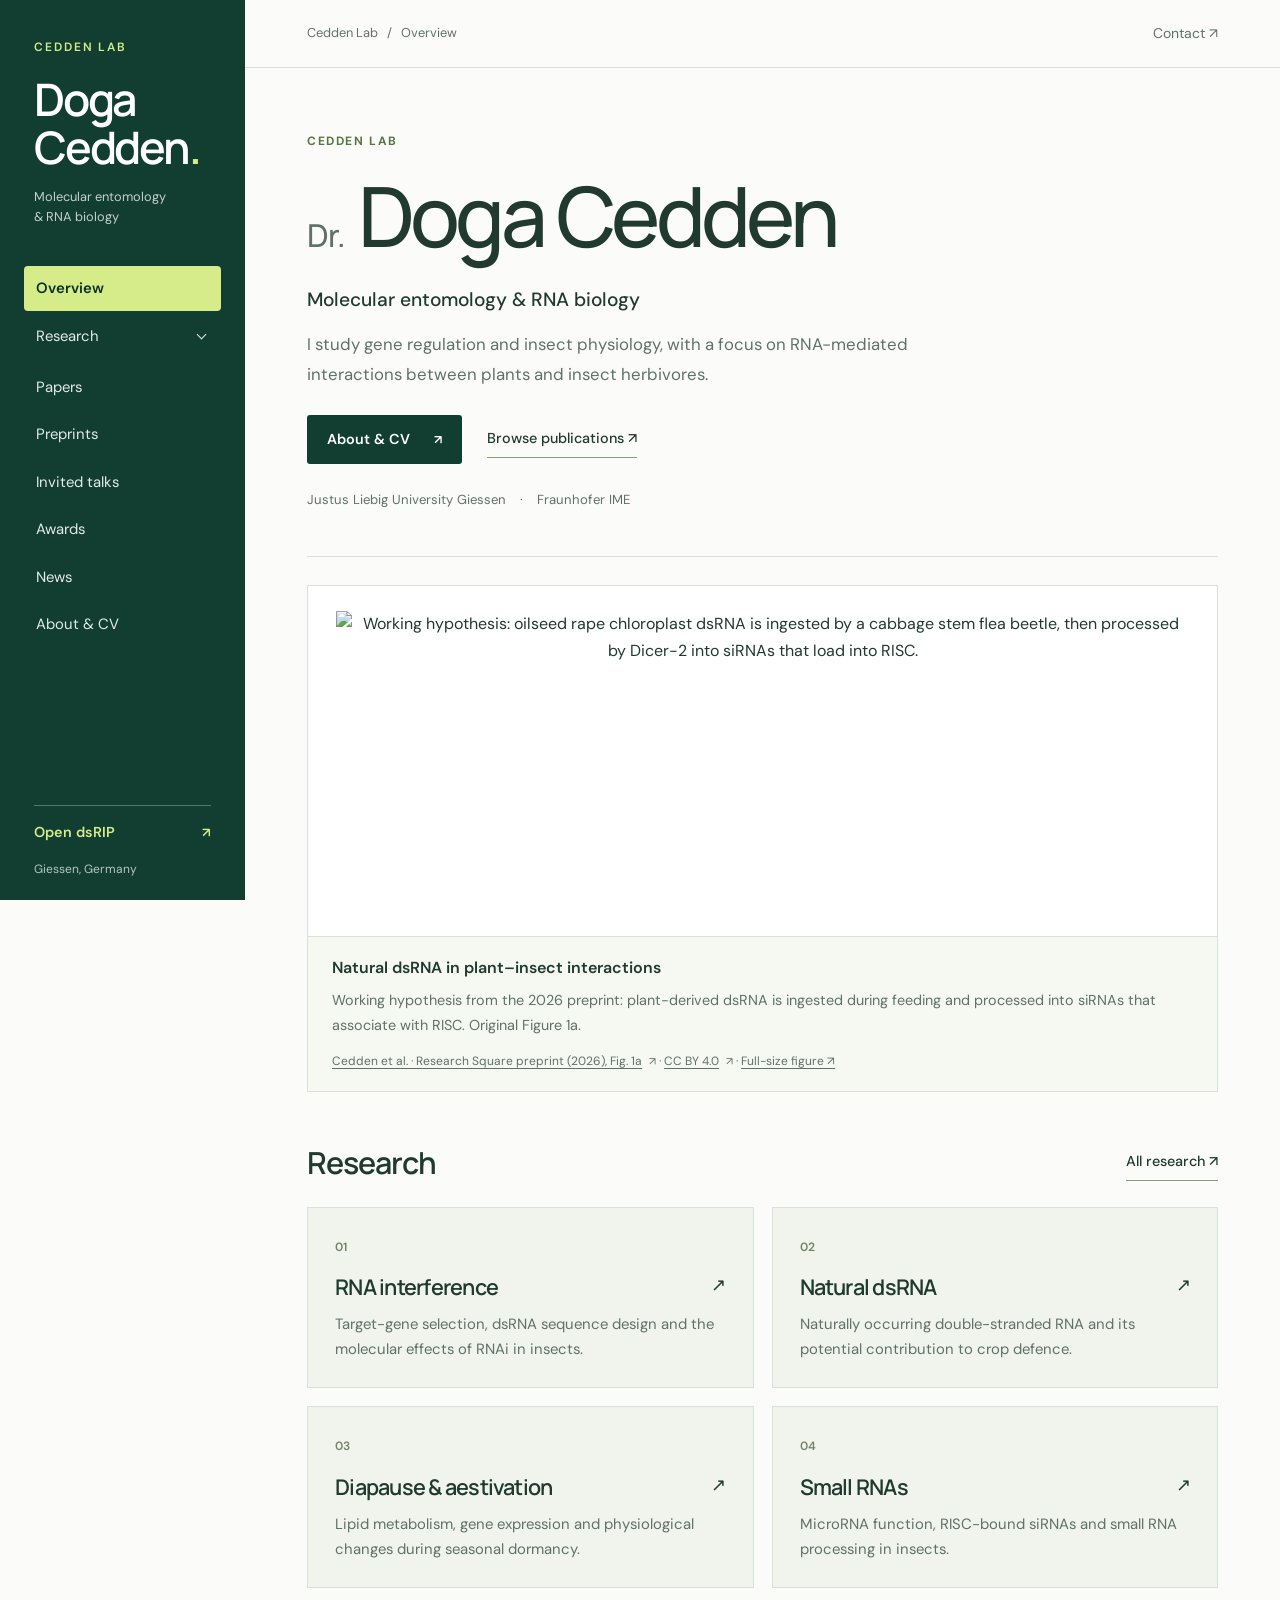
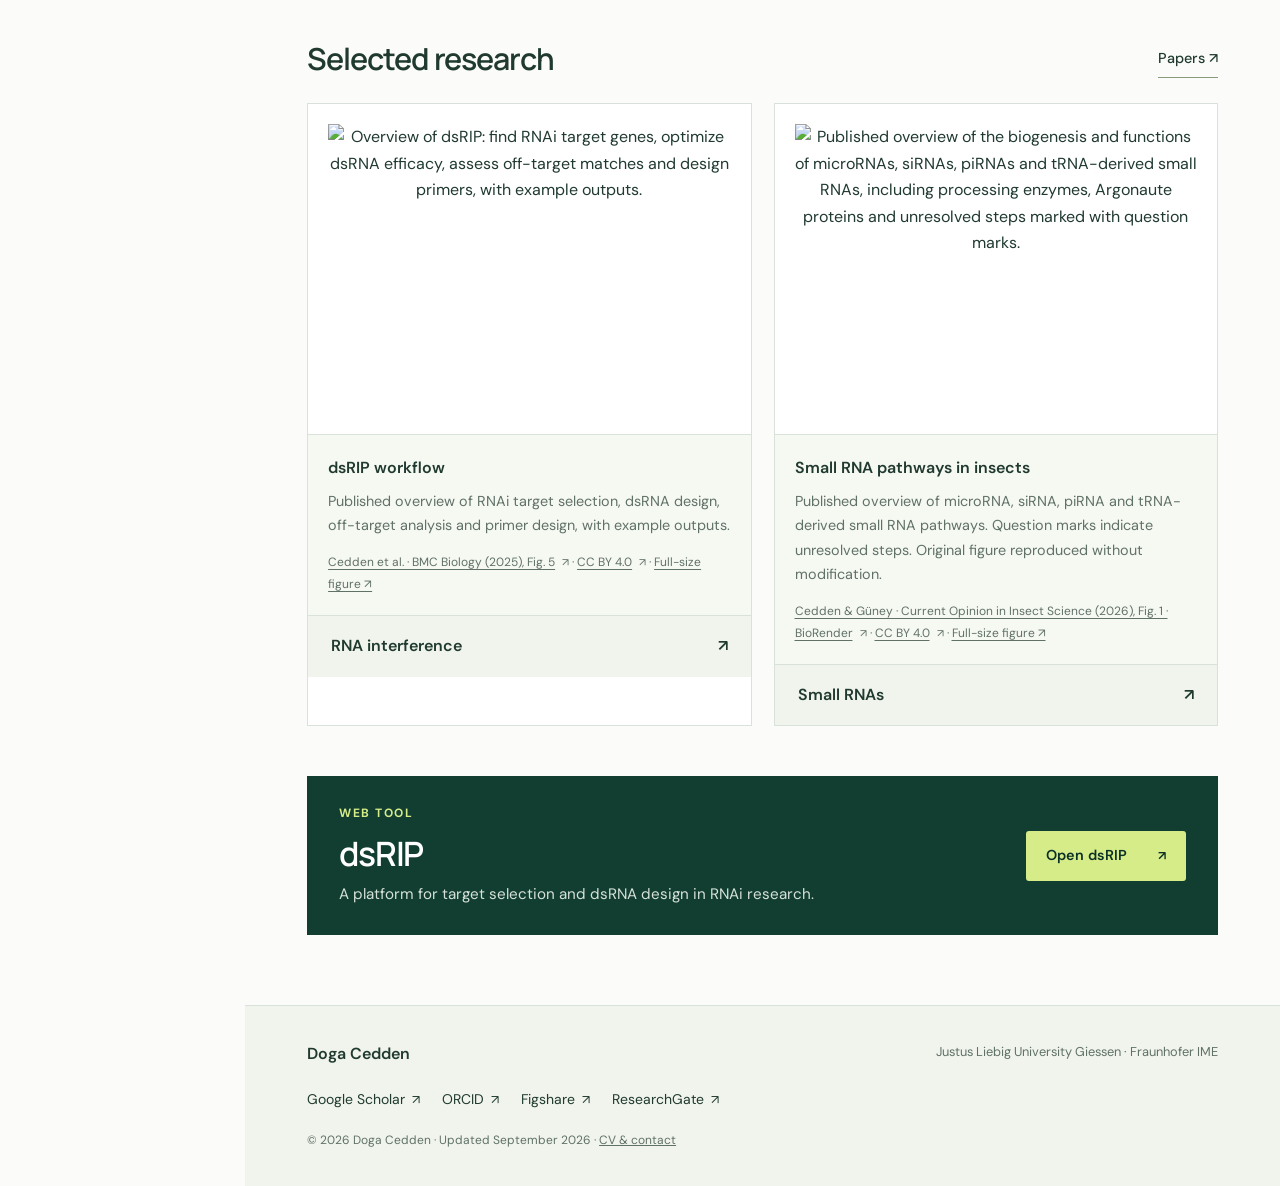
==== index.html @ 277e0fdc "Publish Cedden Lab academic website" ====
<!doctype html><html lang="en"><head><meta charset="utf-8"><meta name="viewport" content="width=device-width, initial-scale=1"><title>Overview | Doga Cedden · Cedden Lab</title><meta name="description" content="Overview. Research, publications and academic activities of Doga Cedden."><meta name="theme-color" content="#123e32"><link rel="icon" type="image/svg+xml" href="data:image/svg+xml,%3Csvg xmlns='http://www.w3.org/2000/svg' viewBox='0 0 32 32'%3E%3Crect width='32' height='32' rx='8' fill='%23123e32'/%3E%3Ctext x='16' y='24' font-family='Georgia' font-size='25' text-anchor='middle' fill='%23d5ec89'%3Ec%3C/text%3E%3C/svg%3E"><link rel="stylesheet" href="style.css"><script src="site.js" defer></script></head><body>
<a class="skip" href="#main">Skip to content</a><aside class="sidebar"><a class="identity" href="index.html"><span class="lab-name">CEDDEN LAB</span><span class="name">Doga<br>Cedden<span class="name-dot">.</span></span><span class="identity-caption">Molecular entomology<br>& RNA biology</span></a><nav aria-label="Main navigation"><a href="index.html" aria-current="page">Overview</a><details class="research-menu" ><summary>Research<span class="chevron" aria-hidden="true"></span></summary><div class="subnav"><a href="research.html">Research overview</a><a href="rnai.html">RNA interference</a><a href="natural-dsrna.html">Natural dsRNA</a><a href="diapause.html">Diapause & aestivation</a><a href="small-rnas.html">Small RNAs</a></div></details><a href="papers.html">Papers</a><a href="preprints.html">Preprints</a><a href="talks.html">Invited talks</a><a href="awards.html">Awards</a><a href="news.html">News</a><a href="cv.html">About & CV</a></nav><div class="sidebar-bottom"><a class="dsrip-link" href="https://dsrip.uni-goettingen.de/" target="_blank" rel="noopener">Open dsRIP<span class="external" aria-hidden="true">↗</span></a><span>Giessen, Germany</span></div></aside>
<div class="mobile-bar"><a href="index.html"><strong>Doga Cedden</strong><span>Cedden Lab</span></a><button type="button" class="menu-button" id="menu-button" aria-controls="mobile-menu" aria-expanded="false"><span>Menu</span><svg width="20" height="20" viewBox="0 0 20 20" aria-hidden="true"><path d="M2 5h16M2 10h16M2 15h16" fill="none" stroke="currentColor" stroke-width="1.5"/></svg></button></div>
<dialog id="mobile-menu" aria-labelledby="menu-title"><div class="dialog-header"><strong id="menu-title">Doga Cedden · Cedden Lab</strong><button id="menu-close" aria-label="Close navigation">×</button></div><nav aria-label="Main navigation"><a href="index.html" aria-current="page">Overview</a><details class="research-menu" ><summary>Research<span class="chevron" aria-hidden="true"></span></summary><div class="subnav"><a href="research.html">Research overview</a><a href="rnai.html">RNA interference</a><a href="natural-dsrna.html">Natural dsRNA</a><a href="diapause.html">Diapause & aestivation</a><a href="small-rnas.html">Small RNAs</a></div></details><a href="papers.html">Papers</a><a href="preprints.html">Preprints</a><a href="talks.html">Invited talks</a><a href="awards.html">Awards</a><a href="news.html">News</a><a href="cv.html">About & CV</a></nav><a class="dsrip-link" href="https://dsrip.uni-goettingen.de/" target="_blank" rel="noopener">Open dsRIP<span class="external" aria-hidden="true">↗</span></a></dialog>
<div class="page"><header class="page-top"><span><a href="index.html">Cedden Lab</a><span aria-hidden="true"> / </span>Overview</span><a href="mailto:doga.cedden@uni-giessen.de">Contact <span aria-hidden="true">↗</span></a></header><main id="main"><section class="home-intro" id="about"><p class="eyebrow">CEDDEN LAB</p><h1><span>Dr.</span> Doga Cedden</h1><p class="home-discipline">Molecular entomology & RNA biology</p><p class="home-description">I study gene regulation and insect physiology, with a focus on RNA-mediated interactions between plants and insect herbivores.</p><div class="home-actions"><a class="button" href="cv.html">About & CV <span aria-hidden="true">↗</span></a><a class="text-link" href="papers.html">Browse publications ↗</a></div><p class="affiliations">Justus Liebig University Giessen <span>·</span> Fraunhofer IME</p></section><section class="home-study" aria-label="Featured research"><figure class="research-figure "><a class="figure-link" href="assets/natural-dsrna-figure-1a-original.png" target="_blank" aria-label="View Natural dsRNA in plant–insect interactions at full size"><img src="assets/natural-dsrna-figure-1a-original.png" alt="Working hypothesis: oilseed rape chloroplast dsRNA is ingested by a cabbage stem flea beetle, then processed by Dicer-2 into siRNAs that load into RISC." width="3544" height="1246" loading="lazy"></a><figcaption><span class="figure-label">Natural dsRNA in plant–insect interactions</span><p>Working hypothesis from the 2026 preprint: plant-derived dsRNA is ingested during feeding and processed into siRNAs that associate with RISC. Original Figure 1a.</p><div class="figure-credit"><a class="" href="https://doi.org/10.21203/rs.3.rs-8904826/v1" target="_blank" rel="noopener">Cedden et al. · Research Square preprint (2026), Fig. 1a<span class="external" aria-hidden="true">↗</span></a> · <a class="" href="https://creativecommons.org/licenses/by/4.0/" target="_blank" rel="noopener">CC BY 4.0<span class="external" aria-hidden="true">↗</span></a> · <a href="assets/natural-dsrna-figure-1a-original.png" target="_blank">Full-size figure ↗</a></div></figcaption></figure></section><section class="page-section"><div class="section-heading"><h2>Research</h2><a class="text-link" href="research.html">All research ↗</a></div><div class="topic-grid"><a class="topic-card" href="rnai.html"><span class="topic-number">01</span><h3>RNA interference<span aria-hidden="true">↗</span></h3><p>Target-gene selection, dsRNA sequence design and the molecular effects of RNAi in insects.</p></a><a class="topic-card" href="natural-dsrna.html"><span class="topic-number">02</span><h3>Natural dsRNA<span aria-hidden="true">↗</span></h3><p>Naturally occurring double-stranded RNA and its potential contribution to crop defence.</p></a><a class="topic-card" href="diapause.html"><span class="topic-number">03</span><h3>Diapause & aestivation<span aria-hidden="true">↗</span></h3><p>Lipid metabolism, gene expression and physiological changes during seasonal dormancy.</p></a><a class="topic-card" href="small-rnas.html"><span class="topic-number">04</span><h3>Small RNAs<span aria-hidden="true">↗</span></h3><p>MicroRNA function, RISC-bound siRNAs and small RNA processing in insects.</p></a></div></section><section class="page-section"><div class="section-heading"><h2>Selected research</h2><a class="text-link" href="papers.html">Papers ↗</a></div><div class="study-grid"><article class="study-card"><figure class="research-figure compact-figure"><a class="figure-link" href="assets/dsrip-figure-5-original.png" target="_blank" aria-label="View dsRIP workflow at full size"><img src="assets/dsrip-figure-5-original.png" alt="Overview of dsRIP: find RNAi target genes, optimize dsRNA efficacy, assess off-target matches and design primers, with example outputs." width="1946" height="1932" ></a><figcaption><span class="figure-label">dsRIP workflow</span><p>Published overview of RNAi target selection, dsRNA design, off-target analysis and primer design, with example outputs.</p><div class="figure-credit"><a class="" href="https://link.springer.com/article/10.1186/s12915-025-02219-6/figures/5" target="_blank" rel="noopener">Cedden et al. · BMC Biology (2025), Fig. 5<span class="external" aria-hidden="true">↗</span></a> · <a class="" href="https://creativecommons.org/licenses/by/4.0/" target="_blank" rel="noopener">CC BY 4.0<span class="external" aria-hidden="true">↗</span></a> · <a href="assets/dsrip-figure-5-original.png" target="_blank">Full-size figure ↗</a></div></figcaption></figure><a class="study-topic" href="rnai.html">RNA interference <span aria-hidden="true">↗</span></a></article><article class="study-card"><figure class="research-figure compact-figure"><a class="figure-link" href="assets/small-rnas-gr1.jpg" target="_blank" aria-label="View Small RNA pathways in insects at full size"><img src="assets/small-rnas-gr1.jpg" alt="Published overview of the biogenesis and functions of microRNAs, siRNAs, piRNAs and tRNA-derived small RNAs, including processing enzymes, Argonaute proteins and unresolved steps marked with question marks." width="2983" height="1915" ></a><figcaption><span class="figure-label">Small RNA pathways in insects</span><p>Published overview of microRNA, siRNA, piRNA and tRNA-derived small RNA pathways. Question marks indicate unresolved steps. Original figure reproduced without modification.</p><div class="figure-credit"><a class="" href="https://www.sciencedirect.com/science/article/pii/S2214574525001282" target="_blank" rel="noopener">Cedden &amp; Güney · Current Opinion in Insect Science (2026), Fig. 1 · BioRender<span class="external" aria-hidden="true">↗</span></a> · <a class="" href="https://creativecommons.org/licenses/by/4.0/" target="_blank" rel="noopener">CC BY 4.0<span class="external" aria-hidden="true">↗</span></a> · <a href="assets/small-rnas-gr1.jpg" target="_blank">Full-size figure ↗</a></div></figcaption></figure><a class="study-topic" href="small-rnas.html">Small RNAs <span aria-hidden="true">↗</span></a></article></div></section><section class="dsrip-banner"><div><p class="eyebrow">WEB TOOL</p><h2>dsRIP</h2><p>A platform for target selection and dsRNA design in RNAi research.</p></div><a class="button light" href="https://dsrip.uni-goettingen.de/" target="_blank" rel="noopener">Open dsRIP<span class="external" aria-hidden="true">↗</span></a></section></main><footer><div><strong>Doga Cedden</strong><span>Justus Liebig University Giessen · Fraunhofer IME</span></div><div class="footer-links"><a class="" href="https://scholar.google.com/citations?user=NAaSsc8AAAAJ" target="_blank" rel="noopener">Google Scholar<span class="external" aria-hidden="true">↗</span></a><a class="" href="https://orcid.org/0000-0001-9031-3710" target="_blank" rel="noopener">ORCID<span class="external" aria-hidden="true">↗</span></a><a class="" href="https://figshare.com/authors/Doga_CEDDEN/12675286" target="_blank" rel="noopener">Figshare<span class="external" aria-hidden="true">↗</span></a><a class="" href="https://www.researchgate.net/profile/Doga-Cedden" target="_blank" rel="noopener">ResearchGate<span class="external" aria-hidden="true">↗</span></a></div><p class="footer-note">© 2026 Doga Cedden · Updated September 2026 · <a href="cv.html">CV & contact</a></p></footer></div></body></html>
---- style.css ----
@import url('https://fonts.googleapis.com/css2?family=DM+Sans:wght@400;500;600;700&family=Manrope:wght@400;500;600;700;800&display=swap');
:root{--green:#123e32;--deep:#0b3026;--lime:#d5ec89;--ink:#203a30;--muted:#607168;--line:#d9e2da;--paper:#fbfcf9;--soft:#f0f4ec;--sans:'DM Sans',Arial,sans-serif;--display:'Manrope',Arial,sans-serif;--side:245px}
*{box-sizing:border-box}body{margin:0;background:var(--paper);color:var(--ink);font:16px/1.65 var(--sans)}h1,h2,h3,p,figure{margin:0}a{color:inherit;text-decoration:none}button,summary{font:inherit}button,a,summary{-webkit-tap-highlight-color:transparent}a:focus-visible,button:focus-visible,summary:focus-visible{outline:3px solid #8ea94e;outline-offset:4px}button{cursor:pointer}h1,h2,h3{font-family:var(--display);line-height:1.25;letter-spacing:-.035em}h1{font-weight:600;font-size:clamp(2.6rem,4.3vw,4.4rem)}h2{font-size:1.9rem;font-weight:600}h3{font-size:1.28rem;font-weight:600}.external{display:inline-block;margin-left:7px;font-size:.92em}a:hover .external{transform:translate(2px,-2px)}.skip{position:fixed;top:-90px;left:10px;background:white;padding:10px 18px;z-index:100}.skip:focus{top:10px}.sidebar{position:fixed;inset:0 auto 0 0;width:var(--side);background:var(--green);color:#fff;padding:38px 24px 20px;display:flex;flex-direction:column;overflow-y:auto;z-index:15}.identity{display:block;padding:0 10px;margin-bottom:36px}.lab-name{display:block;letter-spacing:.16em;font-size:.75rem;color:var(--lime);font-weight:600}.identity .name{display:block;font-family:var(--display);font-size:2.8rem;font-weight:600;line-height:1.08;letter-spacing:-.05em;margin:17px 0 15px}.name-dot{color:var(--lime)}.identity-caption{font-size:.8rem;line-height:1.6;display:block;color:#c3d1c9}nav>a,nav summary{display:flex;justify-content:space-between;align-items:center;padding:10px 12px;margin:3px 0;font-size:.93rem;border-radius:4px;cursor:pointer;color:#e3ebe5}nav>a:hover,nav summary:hover,.subnav>a:hover{background:rgba(255,255,255,.08)}nav [aria-current=page]{background:var(--lime)!important;color:var(--deep)!important;font-weight:600}.research-menu summary{list-style:none}.research-menu summary::-webkit-details-marker{display:none}.chevron{height:7px;width:7px;border-right:1.5px solid currentColor;border-bottom:1.5px solid currentColor;transform:rotate(45deg);margin-right:4px;margin-top:-4px}.research-menu[open] .chevron{transform:rotate(225deg);margin-top:4px}.subnav{margin:2px 0 10px 12px;border-left:1px solid #426756;padding-left:9px}.subnav a{display:block;font-size:.875rem;color:#cbd9d0;padding:8px 9px;border-radius:3px;margin-top:2px}.sidebar-bottom{margin-top:auto;padding:30px 10px 0}.sidebar-bottom>span{display:block;font-size:.75rem;color:#b3c7bb;margin-top:15px}.dsrip-link{display:flex;justify-content:space-between;align-items:center;border-top:1px solid #567865;padding-top:15px;color:var(--lime);font-size:.9rem;font-weight:600}.page{margin-left:var(--side)}.page-top{padding:22px 6%;border-bottom:1px solid var(--line);display:flex;justify-content:space-between;gap:20px;font-size:.8rem;color:var(--muted)}.page-top>span{display:flex;gap:9px;flex-wrap:wrap}.page-top>a{font-size:.875rem;white-space:nowrap}.page-top a:hover{text-decoration:underline}main{max-width:1370px;margin:auto;padding:52px 6% 70px;min-height:65vh}.eyebrow{color:#587643;font-size:.75rem;letter-spacing:.13em;font-weight:700;margin-bottom:16px}.home-intro{padding:12px 0 45px;border-bottom:1px solid var(--line)}.home-intro h1{font-size:clamp(3.5rem,6.5vw,6.1rem);line-height:1.15;letter-spacing:-.055em;font-weight:500}.home-intro h1>span{font-size:.38em;vertical-align:baseline;color:var(--muted);letter-spacing:-.02em}.home-discipline{font-size:1.2rem;margin-top:20px;font-weight:500}.home-description{font-size:1.05rem;color:var(--muted);max-width:670px;margin-top:14px;line-height:1.8}.home-actions{display:flex;gap:25px;align-items:center;flex-wrap:wrap;margin:25px 0}.button{display:inline-flex;justify-content:center;align-items:center;gap:24px;padding:12px 19px;min-height:47px;background:var(--green);color:white;font-size:.9rem;font-weight:600;border:1px solid transparent;border-radius:3px}.button:hover{background:var(--deep)}.button.light{background:var(--lime);color:var(--deep)}.button.light:hover{background:#c8e176}.button>span{font-size:.8rem}.text-link{display:inline-block;font-size:.9rem;border-bottom:1px solid #879b78;padding:6px 0;font-weight:500}.text-link:hover{color:#5c793d}.affiliations{color:var(--muted);font-size:.82rem}.affiliations span{margin:0 10px}.page-section{margin-top:52px}.section-heading{display:flex;align-items:center;justify-content:space-between;gap:20px;margin-bottom:25px}.topic-grid{display:grid;grid-template-columns:1fr 1fr;gap:18px}.topic-card{display:block;padding:25px 27px;border:1px solid var(--line);background:var(--soft);transition:background .18s,border-color .18s}.topic-card:hover{background:#e9efd9;border-color:#9eb474}.topic-number{font-size:.75rem;color:#718464;font-weight:600}.topic-card h3{display:flex;justify-content:space-between;gap:18px;font-size:1.35rem;margin:14px 0 12px}.topic-card h3>span{font-size:1.15rem;font-weight:400}.topic-card p{font-size:.93rem;line-height:1.7;color:var(--muted)}.study-grid{display:grid;grid-template-columns:1fr 1fr;gap:22px}.study-card{border:1px solid var(--line);background:#fff;overflow:hidden}.study-topic{display:flex;justify-content:space-between;padding:17px 23px;border-top:1px solid var(--line);font-weight:600;background:var(--soft)}.study-topic:hover{background:#e9efd9}.research-figure{margin-top:35px;border:1px solid var(--line);background:white}.figure-link{display:block;background:white;text-align:center;padding:25px}.figure-link img{display:block;width:100%;height:auto;max-height:710px;object-fit:contain;margin:auto}.research-figure figcaption{padding:20px 25px;background:#f6f8f2;border-top:1px solid var(--line)}.figure-label{font-size:1rem;font-weight:600;display:block}.research-figure figcaption p{font-size:.9rem;color:var(--muted);margin-top:7px;line-height:1.7}.figure-credit{font-size:.75rem;color:var(--muted);margin-top:13px;line-height:1.85}.figure-credit a{text-decoration:underline;text-underline-offset:3px}.compact-figure{border:0;margin:0}.compact-figure .figure-link{height:330px;display:flex;align-items:center;padding:20px}.compact-figure .figure-link img{height:100%;max-height:300px;object-fit:contain}.compact-figure figcaption{padding:20px}.compact-figure .figure-credit{font-size:.75rem}.dsrip-banner{background:var(--green);color:white;padding:28px 32px;display:flex;justify-content:space-between;align-items:center;gap:24px;margin-top:50px}.dsrip-banner .eyebrow{color:var(--lime);margin-bottom:8px}.dsrip-banner h2{font-size:2.1rem}.dsrip-banner p:not(.eyebrow){max-width:550px;color:#d6e2d9;font-size:.95rem;margin-top:8px}.dsrip-banner>.button{flex-shrink:0}.page-heading{margin-bottom:35px}.lead{font-size:1.12rem;line-height:1.8;color:var(--muted);max-width:810px;margin-top:20px}.body-intro{max-width:850px;font-size:1rem;line-height:1.85;color:#4c6355;margin:20px 0}.project-block{padding:25px 28px;background:var(--soft);border-left:3px solid #8ca95c;margin-top:22px}.project-block h3{margin:16px 0 13px;line-height:1.45;max-width:800px}.project-block p{color:var(--muted)}.project-block .text-link{margin-right:25px;margin-top:16px}.badge{display:inline-block;font-size:.75rem;padding:3px 9px;background:#e7eddb;color:#456036;border:1px solid #ccd9b9;line-height:1.5}.year-group{margin-top:42px}.year-group>h2{font-size:1.8rem;margin-bottom:20px}.paper-row{display:grid;grid-template-columns:78px 1fr;gap:26px;border-top:1px solid var(--line);padding:25px 0}.paper-date{color:var(--muted);font-size:.875rem;padding-top:2px}.paper-date .badge{margin-top:10px;white-space:normal;font-size:.75rem}.journal{font-size:.8rem;color:#607e4d;margin-bottom:8px}.paper-row h3{font-size:1.13rem;line-height:1.5}.paper-row h3 a:hover,.preprint-row h3 a:hover{text-decoration:underline;text-underline-offset:4px}.authors{font-size:.85rem;color:var(--muted);line-height:1.75;margin-top:11px}.authors strong{color:#35523f;font-weight:600}.utility-links{display:flex;gap:25px;align-items:center;flex-wrap:wrap;margin:25px 0 35px}.small-note{font-size:.8rem;color:var(--muted);line-height:1.75;margin-top:22px;max-width:840px}.small-note a{text-decoration:underline}.preprint-row{padding:30px 0;border-top:1px solid var(--line)}.preprint-meta{display:flex;gap:15px;align-items:center;flex-wrap:wrap;font-size:.8rem;color:var(--muted);margin-bottom:16px}.preprint-row h3{font-size:1.3rem;line-height:1.5}.page-end-links{margin-top:45px;display:flex;justify-content:space-between;gap:20px;flex-wrap:wrap}.talk{border-top:1px solid var(--line);padding:32px 0;display:grid;grid-template-columns:165px 1fr;gap:34px}.talk-date>p{font-size:.9rem;margin-top:12px;color:var(--muted)}.talk h2{font-size:1.35rem;line-height:1.5}.talk-event{font-weight:500;margin-top:15px;font-size:.97rem}.muted{color:var(--muted);font-size:.9rem;margin-top:8px}.talk .text-link{margin-top:14px}.talk .small-note{margin-top:13px}.award{display:grid;grid-template-columns:90px 1fr;gap:25px;padding:29px 0;border-top:1px solid var(--line)}.award>span{font-size:.95rem;color:var(--muted)}.award h2{font-size:1.35rem;line-height:1.4}.award p{color:var(--muted);margin:10px 0;font-size:.93rem}.news-item{padding:32px 0;border-top:1px solid var(--line);max-width:920px}.news-item h2{font-size:1.65rem;line-height:1.4}.news-item>p:not(.eyebrow){color:var(--muted);font-size:1rem;line-height:1.8;margin:17px 0;max-width:800px}.cv-intro{max-width:850px}.cv-intro>p{font-size:1.05rem;line-height:1.9;margin:0 0 20px;color:#4c6355}.timeline-row{border-top:1px solid var(--line);padding:25px 0;display:grid;grid-template-columns:185px 1fr;gap:25px}.timeline-row:first-of-type{margin-top:20px}.timeline-row>span{color:var(--muted);font-size:.85rem}.timeline-row h3{font-size:1.15rem;line-height:1.4}.timeline-row p{color:var(--muted);font-size:.95rem;margin-top:9px;line-height:1.8}footer{padding:35px 6%;border-top:1px solid var(--line);background:var(--soft)}footer>div:first-child{display:flex;justify-content:space-between;gap:20px;flex-wrap:wrap}footer strong{font-weight:600}footer>div>span{font-size:.8rem;color:var(--muted)}.footer-links{display:flex;gap:22px;flex-wrap:wrap;margin:20px 0}.footer-links a{font-size:.875rem}.footer-links a:hover{text-decoration:underline}.footer-note{font-size:.75rem;color:var(--muted)}.footer-note a{text-decoration:underline}.mobile-bar{display:none}dialog{border:0;padding:25px;background:var(--green);color:white;border-radius:8px;width:min(420px,calc(100% - 24px));max-height:calc(100dvh - 24px)}dialog::backdrop{background:rgba(10,35,27,.6)}.dialog-header{display:flex;justify-content:space-between;align-items:center;gap:20px;margin-bottom:20px;font-size:.9rem}.dialog-header button{border:1px solid #63806a;color:white;background:transparent;font-size:1.65rem;line-height:1;width:40px;height:40px;border-radius:4px}dialog .dsrip-link{margin-top:20px}.menu-button{display:flex;align-items:center;gap:12px;border:1px solid var(--line);background:var(--paper);color:var(--ink);padding:9px 12px;border-radius:4px;font-size:.875rem}
@media(min-width:1700px){main{padding-left:80px;padding-right:80px}.page-top{padding-left:max(6%,calc((100% - 1210px)/2));padding-right:max(6%,calc((100% - 1210px)/2))}}
@media(max-height:850px) and (min-width:901px){.sidebar{padding-top:25px}.identity{margin-bottom:20px}.identity .name{font-size:2.3rem;margin:12px 0}.identity-caption{font-size:.75rem}.sidebar nav>a,.sidebar nav summary{padding-top:8px;padding-bottom:8px}.sidebar-bottom{padding-top:20px}}
@media(max-width:1100px){:root{--side:220px}.sidebar{padding-left:18px;padding-right:18px}.identity .name{font-size:2.4rem}main{padding-left:5%;padding-right:5%}.home-intro h1{font-size:4.5rem}.study-grid{grid-template-columns:1fr}.compact-figure .figure-link{height:410px}.compact-figure .figure-link img{max-height:380px}.talk{grid-template-columns:130px 1fr;gap:25px}.timeline-row{grid-template-columns:150px 1fr}.dsrip-banner{flex-wrap:wrap}.topic-card{padding:23px}.topic-card h3{font-size:1.2rem}.home-discipline{font-size:1.08rem}}
@media(max-width:900px){.sidebar{display:none}.page{margin-left:0}.mobile-bar{display:flex;position:sticky;top:0;z-index:20;justify-content:space-between;align-items:center;background:var(--paper);padding:14px 5%;border-bottom:1px solid var(--line);gap:20px}.mobile-bar>a{display:flex;flex-direction:column;line-height:1.35}.mobile-bar strong{font-size:1.13rem;font-family:var(--display)}.mobile-bar a>span{font-size:.75rem;color:var(--muted);letter-spacing:.08em}.page-top{padding:16px 5%}main{padding:40px 5% 55px}.home-intro h1{font-size:clamp(3.4rem,8vw,5rem)}.study-grid{grid-template-columns:1fr 1fr}.compact-figure .figure-link{height:290px}.compact-figure .figure-link img{max-height:260px}.dsrip-banner{flex-wrap:nowrap}.topic-card h3{font-size:1.3rem}}
@media(max-width:600px){main{padding-top:30px}.home-intro{padding-top:8px;padding-bottom:30px}.home-intro h1{font-size:clamp(2.7rem,9.8vw,3.9rem)}.home-intro h1>span{display:block;font-size:1.2rem;margin-bottom:8px}.home-discipline{font-size:1rem}.home-description{font-size:1rem}.home-actions{gap:18px}.affiliations{font-size:.8rem;line-height:1.85}.affiliations span{margin:0 4px}.topic-grid{grid-template-columns:1fr;gap:13px}.topic-card{padding:22px}.topic-card h3{font-size:1.3rem;margin-top:10px}.topic-card p{font-size:.92rem}.section-heading{align-items:baseline;gap:15px}h1{font-size:2.8rem}h2{font-size:1.7rem}.section-heading .text-link{font-size:.8rem;white-space:nowrap}.page-section{margin-top:38px}.study-grid{grid-template-columns:1fr}.compact-figure .figure-link{height:330px}.compact-figure .figure-link img{max-height:300px}.dsrip-banner{padding:26px;flex-direction:column;align-items:flex-start;gap:20px;margin-top:38px}.dsrip-banner h2{font-size:1.8rem}.page-heading{margin-bottom:27px}.lead{font-size:1.03rem;margin-top:17px}.figure-link{padding:12px}.research-figure figcaption{padding:18px}.figure-credit{font-size:.75rem}.paper-row{grid-template-columns:1fr;gap:10px;padding:24px 0}.paper-date{display:flex;gap:10px;align-items:center}.paper-date .badge{margin-top:0}.paper-row h3{font-size:1.08rem}.journal{font-size:.8rem}.authors{font-size:.8rem}.preprint-row h3{font-size:1.15rem}.talk{grid-template-columns:1fr;gap:15px;padding:26px 0}.talk-date{display:flex;gap:12px;align-items:center;flex-wrap:wrap}.talk-date>p{margin:0}.talk h2{font-size:1.25rem}.award{grid-template-columns:52px 1fr;gap:15px;padding:24px 0}.award h2{font-size:1.16rem}.timeline-row{grid-template-columns:1fr;gap:10px;padding:23px 0}.project-block{padding:22px}.project-block h3{font-size:1.13rem}.news-item h2{font-size:1.4rem}.utility-links{gap:17px}.page-top{font-size:.75rem}.page-top>a{font-size:.8rem}.page-top>span{gap:6px}.footer-links{gap:12px 20px}.footer-note{line-height:1.9}.cv-intro>p{font-size:1rem}.body-intro{font-size:1rem}}
@media(prefers-reduced-motion:reduce){*{scroll-behavior:auto!important;transition:none!important}}
.home-study .research-figure{margin-top:28px}.home-study .figure-link{padding:25px 28px}.home-study .figure-link img{max-height:440px}.home-study .research-figure figcaption{padding:18px 24px}.research-figure img{background:white}.study-card .figure-credit a{overflow-wrap:anywhere}.page-heading h1,.topic-card h3,.talk h2{overflow-wrap:break-word}
@media(max-width:600px){.home-study .figure-link{padding:13px}.home-study .research-figure figcaption{padding:17px}.home-study .figure-label{font-size:.95rem}.home-study .research-figure figcaption p{font-size:.85rem}}
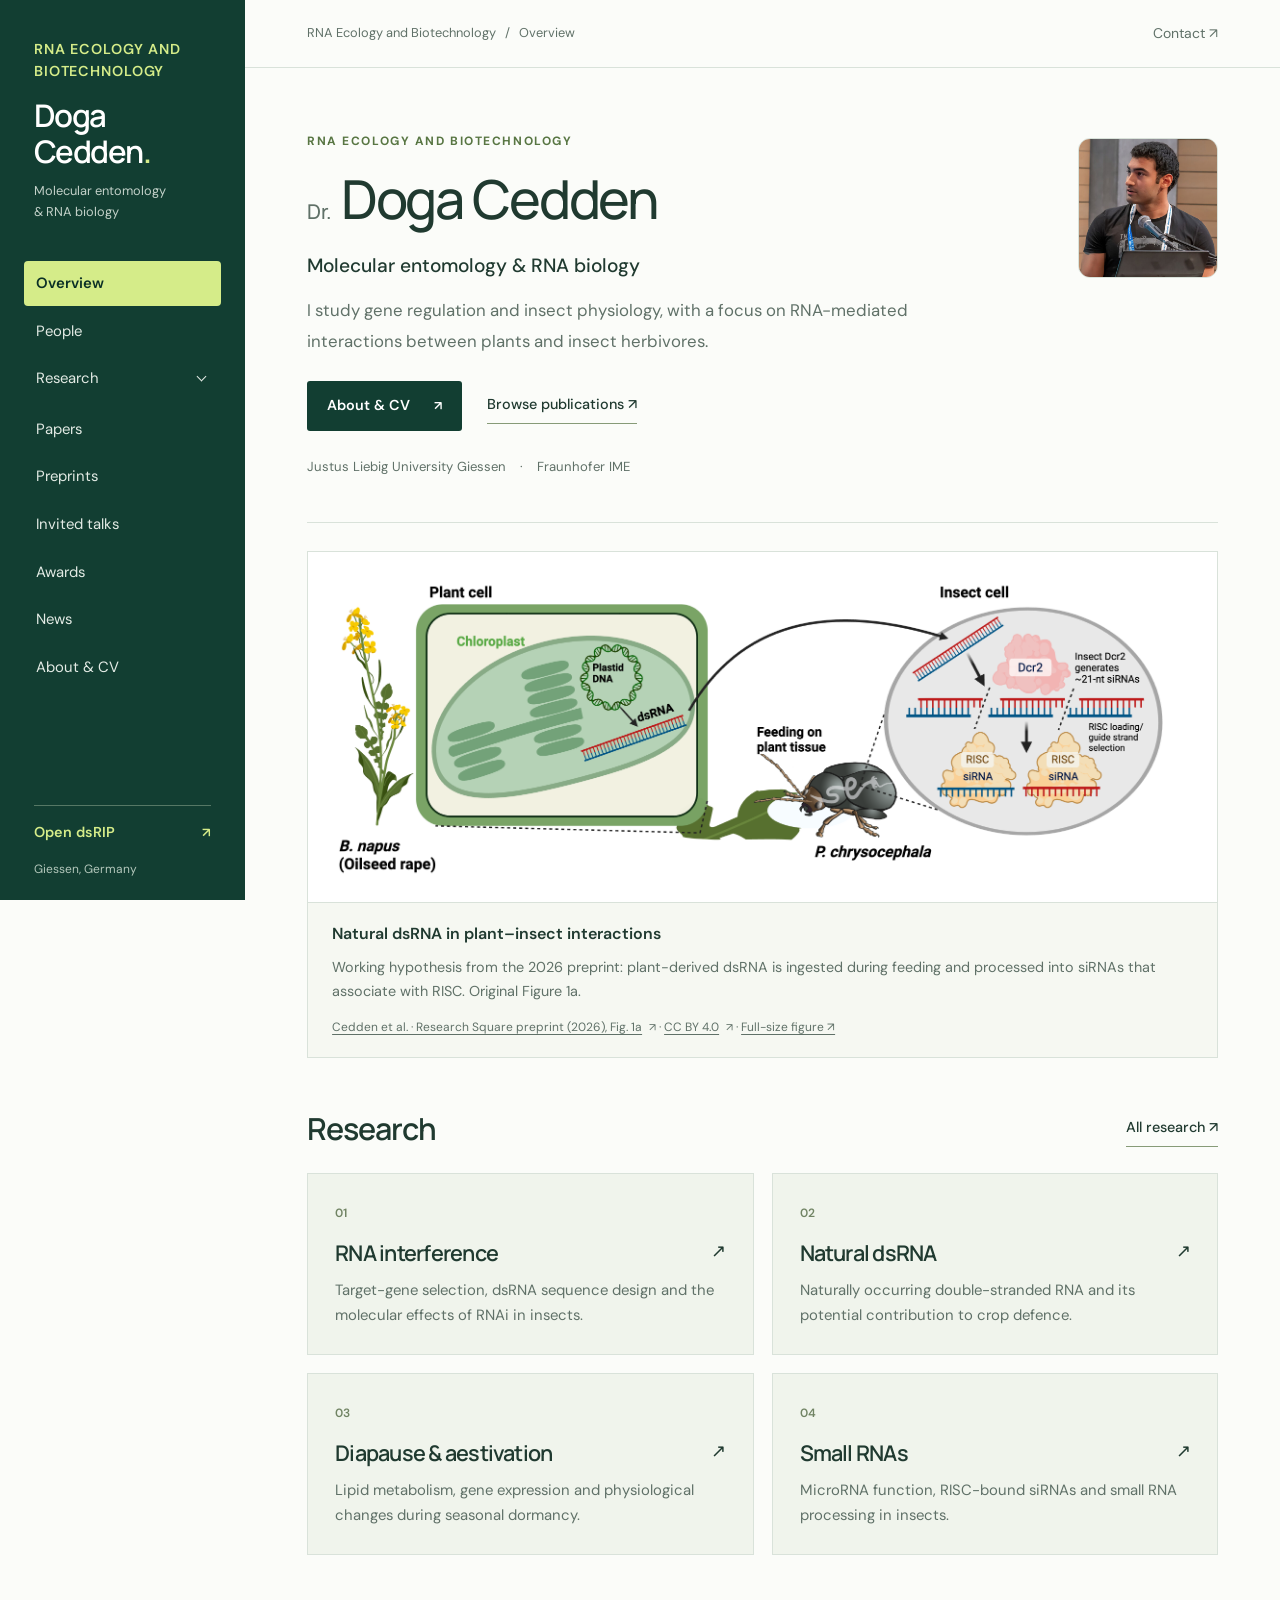
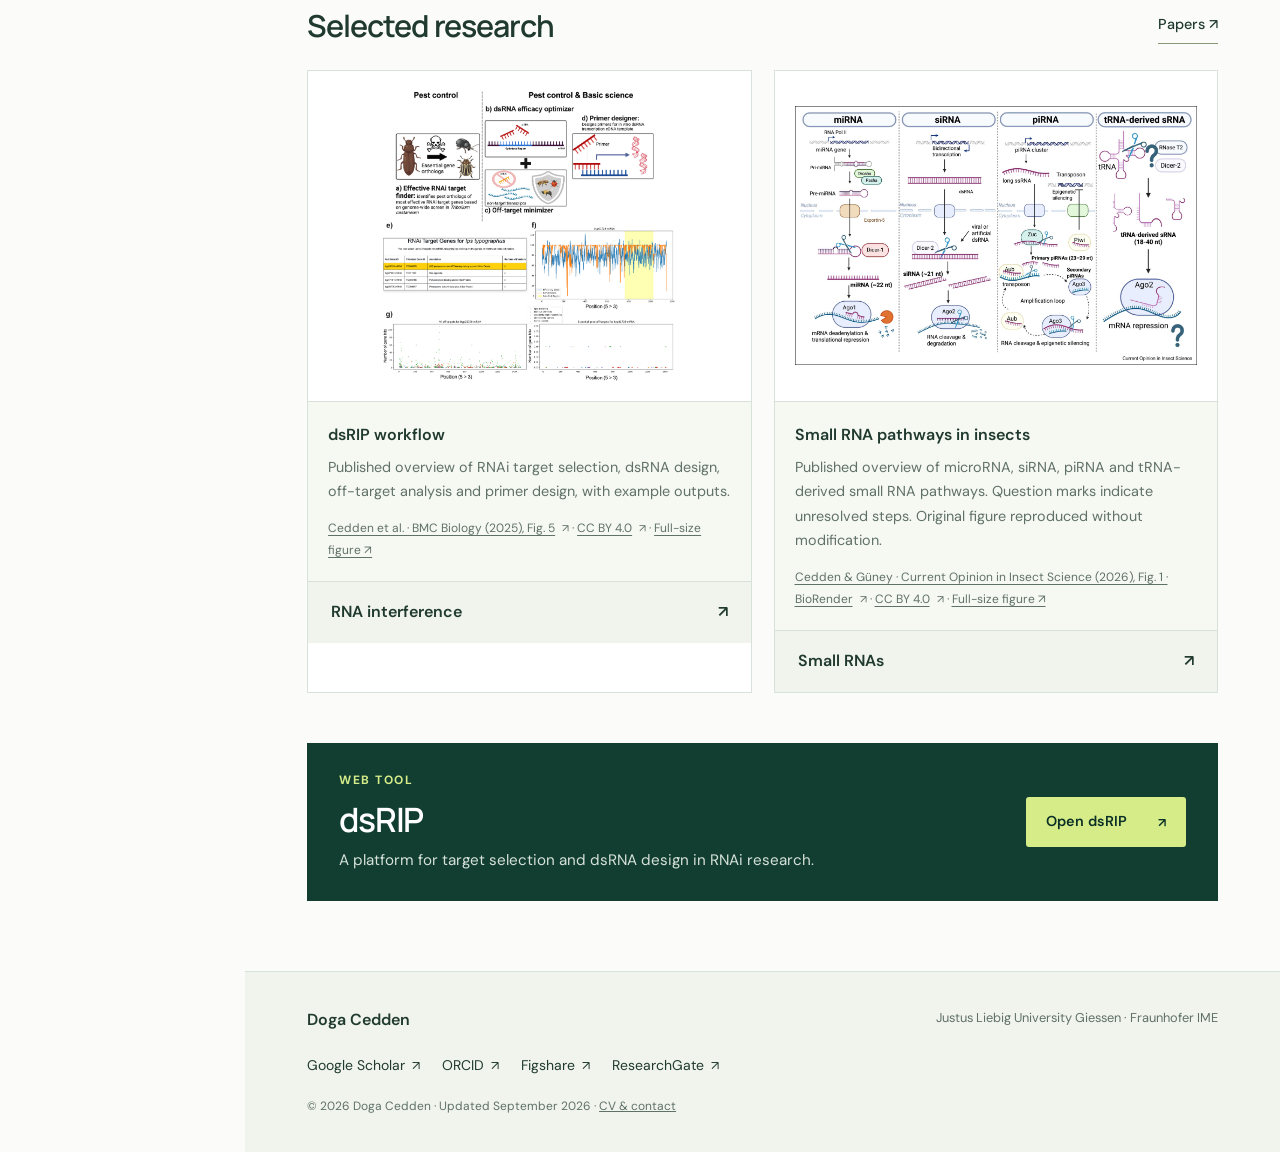
==== commit 4c15cca8: "Rename lab, add People page and homepage portrait" ====
--- a/index.html
+++ b/index.html
@@ -1,5 +1,5 @@
-<!doctype html><html lang="en"><head><meta charset="utf-8"><meta name="viewport" content="width=device-width, initial-scale=1"><title>Overview | Doga Cedden · Cedden Lab</title><meta name="description" content="Overview. Research, publications and academic activities of Doga Cedden."><meta name="theme-color" content="#123e32"><link rel="icon" type="image/svg+xml" href="data:image/svg+xml,%3Csvg xmlns='http://www.w3.org/2000/svg' viewBox='0 0 32 32'%3E%3Crect width='32' height='32' rx='8' fill='%23123e32'/%3E%3Ctext x='16' y='24' font-family='Georgia' font-size='25' text-anchor='middle' fill='%23d5ec89'%3Ec%3C/text%3E%3C/svg%3E"><link rel="stylesheet" href="style.css"><script src="site.js" defer></script></head><body>
-<a class="skip" href="#main">Skip to content</a><aside class="sidebar"><a class="identity" href="index.html"><span class="lab-name">CEDDEN LAB</span><span class="name">Doga<br>Cedden<span class="name-dot">.</span></span><span class="identity-caption">Molecular entomology<br>& RNA biology</span></a><nav aria-label="Main navigation"><a href="index.html" aria-current="page">Overview</a><details class="research-menu" ><summary>Research<span class="chevron" aria-hidden="true"></span></summary><div class="subnav"><a href="research.html">Research overview</a><a href="rnai.html">RNA interference</a><a href="natural-dsrna.html">Natural dsRNA</a><a href="diapause.html">Diapause & aestivation</a><a href="small-rnas.html">Small RNAs</a></div></details><a href="papers.html">Papers</a><a href="preprints.html">Preprints</a><a href="talks.html">Invited talks</a><a href="awards.html">Awards</a><a href="news.html">News</a><a href="cv.html">About & CV</a></nav><div class="sidebar-bottom"><a class="dsrip-link" href="https://dsrip.uni-goettingen.de/" target="_blank" rel="noopener">Open dsRIP<span class="external" aria-hidden="true">↗</span></a><span>Giessen, Germany</span></div></aside>
-<div class="mobile-bar"><a href="index.html"><strong>Doga Cedden</strong><span>Cedden Lab</span></a><button type="button" class="menu-button" id="menu-button" aria-controls="mobile-menu" aria-expanded="false"><span>Menu</span><svg width="20" height="20" viewBox="0 0 20 20" aria-hidden="true"><path d="M2 5h16M2 10h16M2 15h16" fill="none" stroke="currentColor" stroke-width="1.5"/></svg></button></div>
-<dialog id="mobile-menu" aria-labelledby="menu-title"><div class="dialog-header"><strong id="menu-title">Doga Cedden · Cedden Lab</strong><button id="menu-close" aria-label="Close navigation">×</button></div><nav aria-label="Main navigation"><a href="index.html" aria-current="page">Overview</a><details class="research-menu" ><summary>Research<span class="chevron" aria-hidden="true"></span></summary><div class="subnav"><a href="research.html">Research overview</a><a href="rnai.html">RNA interference</a><a href="natural-dsrna.html">Natural dsRNA</a><a href="diapause.html">Diapause & aestivation</a><a href="small-rnas.html">Small RNAs</a></div></details><a href="papers.html">Papers</a><a href="preprints.html">Preprints</a><a href="talks.html">Invited talks</a><a href="awards.html">Awards</a><a href="news.html">News</a><a href="cv.html">About & CV</a></nav><a class="dsrip-link" href="https://dsrip.uni-goettingen.de/" target="_blank" rel="noopener">Open dsRIP<span class="external" aria-hidden="true">↗</span></a></dialog>
-<div class="page"><header class="page-top"><span><a href="index.html">Cedden Lab</a><span aria-hidden="true"> / </span>Overview</span><a href="mailto:doga.cedden@uni-giessen.de">Contact <span aria-hidden="true">↗</span></a></header><main id="main"><section class="home-intro" id="about"><p class="eyebrow">CEDDEN LAB</p><h1><span>Dr.</span> Doga Cedden</h1><p class="home-discipline">Molecular entomology & RNA biology</p><p class="home-description">I study gene regulation and insect physiology, with a focus on RNA-mediated interactions between plants and insect herbivores.</p><div class="home-actions"><a class="button" href="cv.html">About & CV <span aria-hidden="true">↗</span></a><a class="text-link" href="papers.html">Browse publications ↗</a></div><p class="affiliations">Justus Liebig University Giessen <span>·</span> Fraunhofer IME</p></section><section class="home-study" aria-label="Featured research"><figure class="research-figure "><a class="figure-link" href="assets/natural-dsrna-figure-1a-original.png" target="_blank" aria-label="View Natural dsRNA in plant–insect interactions at full size"><img src="assets/natural-dsrna-figure-1a-original.png" alt="Working hypothesis: oilseed rape chloroplast dsRNA is ingested by a cabbage stem flea beetle, then processed by Dicer-2 into siRNAs that load into RISC." width="3544" height="1246" loading="lazy"></a><figcaption><span class="figure-label">Natural dsRNA in plant–insect interactions</span><p>Working hypothesis from the 2026 preprint: plant-derived dsRNA is ingested during feeding and processed into siRNAs that associate with RISC. Original Figure 1a.</p><div class="figure-credit"><a class="" href="https://doi.org/10.21203/rs.3.rs-8904826/v1" target="_blank" rel="noopener">Cedden et al. · Research Square preprint (2026), Fig. 1a<span class="external" aria-hidden="true">↗</span></a> · <a class="" href="https://creativecommons.org/licenses/by/4.0/" target="_blank" rel="noopener">CC BY 4.0<span class="external" aria-hidden="true">↗</span></a> · <a href="assets/natural-dsrna-figure-1a-original.png" target="_blank">Full-size figure ↗</a></div></figcaption></figure></section><section class="page-section"><div class="section-heading"><h2>Research</h2><a class="text-link" href="research.html">All research ↗</a></div><div class="topic-grid"><a class="topic-card" href="rnai.html"><span class="topic-number">01</span><h3>RNA interference<span aria-hidden="true">↗</span></h3><p>Target-gene selection, dsRNA sequence design and the molecular effects of RNAi in insects.</p></a><a class="topic-card" href="natural-dsrna.html"><span class="topic-number">02</span><h3>Natural dsRNA<span aria-hidden="true">↗</span></h3><p>Naturally occurring double-stranded RNA and its potential contribution to crop defence.</p></a><a class="topic-card" href="diapause.html"><span class="topic-number">03</span><h3>Diapause & aestivation<span aria-hidden="true">↗</span></h3><p>Lipid metabolism, gene expression and physiological changes during seasonal dormancy.</p></a><a class="topic-card" href="small-rnas.html"><span class="topic-number">04</span><h3>Small RNAs<span aria-hidden="true">↗</span></h3><p>MicroRNA function, RISC-bound siRNAs and small RNA processing in insects.</p></a></div></section><section class="page-section"><div class="section-heading"><h2>Selected research</h2><a class="text-link" href="papers.html">Papers ↗</a></div><div class="study-grid"><article class="study-card"><figure class="research-figure compact-figure"><a class="figure-link" href="assets/dsrip-figure-5-original.png" target="_blank" aria-label="View dsRIP workflow at full size"><img src="assets/dsrip-figure-5-original.png" alt="Overview of dsRIP: find RNAi target genes, optimize dsRNA efficacy, assess off-target matches and design primers, with example outputs." width="1946" height="1932" ></a><figcaption><span class="figure-label">dsRIP workflow</span><p>Published overview of RNAi target selection, dsRNA design, off-target analysis and primer design, with example outputs.</p><div class="figure-credit"><a class="" href="https://link.springer.com/article/10.1186/s12915-025-02219-6/figures/5" target="_blank" rel="noopener">Cedden et al. · BMC Biology (2025), Fig. 5<span class="external" aria-hidden="true">↗</span></a> · <a class="" href="https://creativecommons.org/licenses/by/4.0/" target="_blank" rel="noopener">CC BY 4.0<span class="external" aria-hidden="true">↗</span></a> · <a href="assets/dsrip-figure-5-original.png" target="_blank">Full-size figure ↗</a></div></figcaption></figure><a class="study-topic" href="rnai.html">RNA interference <span aria-hidden="true">↗</span></a></article><article class="study-card"><figure class="research-figure compact-figure"><a class="figure-link" href="assets/small-rnas-gr1.jpg" target="_blank" aria-label="View Small RNA pathways in insects at full size"><img src="assets/small-rnas-gr1.jpg" alt="Published overview of the biogenesis and functions of microRNAs, siRNAs, piRNAs and tRNA-derived small RNAs, including processing enzymes, Argonaute proteins and unresolved steps marked with question marks." width="2983" height="1915" ></a><figcaption><span class="figure-label">Small RNA pathways in insects</span><p>Published overview of microRNA, siRNA, piRNA and tRNA-derived small RNA pathways. Question marks indicate unresolved steps. Original figure reproduced without modification.</p><div class="figure-credit"><a class="" href="https://www.sciencedirect.com/science/article/pii/S2214574525001282" target="_blank" rel="noopener">Cedden &amp; Güney · Current Opinion in Insect Science (2026), Fig. 1 · BioRender<span class="external" aria-hidden="true">↗</span></a> · <a class="" href="https://creativecommons.org/licenses/by/4.0/" target="_blank" rel="noopener">CC BY 4.0<span class="external" aria-hidden="true">↗</span></a> · <a href="assets/small-rnas-gr1.jpg" target="_blank">Full-size figure ↗</a></div></figcaption></figure><a class="study-topic" href="small-rnas.html">Small RNAs <span aria-hidden="true">↗</span></a></article></div></section><section class="dsrip-banner"><div><p class="eyebrow">WEB TOOL</p><h2>dsRIP</h2><p>A platform for target selection and dsRNA design in RNAi research.</p></div><a class="button light" href="https://dsrip.uni-goettingen.de/" target="_blank" rel="noopener">Open dsRIP<span class="external" aria-hidden="true">↗</span></a></section></main><footer><div><strong>Doga Cedden</strong><span>Justus Liebig University Giessen · Fraunhofer IME</span></div><div class="footer-links"><a class="" href="https://scholar.google.com/citations?user=NAaSsc8AAAAJ" target="_blank" rel="noopener">Google Scholar<span class="external" aria-hidden="true">↗</span></a><a class="" href="https://orcid.org/0000-0001-9031-3710" target="_blank" rel="noopener">ORCID<span class="external" aria-hidden="true">↗</span></a><a class="" href="https://figshare.com/authors/Doga_CEDDEN/12675286" target="_blank" rel="noopener">Figshare<span class="external" aria-hidden="true">↗</span></a><a class="" href="https://www.researchgate.net/profile/Doga-Cedden" target="_blank" rel="noopener">ResearchGate<span class="external" aria-hidden="true">↗</span></a></div><p class="footer-note">© 2026 Doga Cedden · Updated September 2026 · <a href="cv.html">CV & contact</a></p></footer></div></body></html>+<!doctype html><html lang="en"><head><meta charset="utf-8"><meta name="viewport" content="width=device-width, initial-scale=1"><title>Overview | Doga Cedden · RNA Ecology and Biotechnology</title><meta name="description" content="Overview. RNA Ecology and Biotechnology: research, publications and academic activities of Doga Cedden."><meta name="theme-color" content="#123e32"><link rel="icon" type="image/svg+xml" href="data:image/svg+xml,%3Csvg xmlns='http://www.w3.org/2000/svg' viewBox='0 0 32 32'%3E%3Crect width='32' height='32' rx='8' fill='%23123e32'/%3E%3Ctext x='16' y='24' font-family='Georgia' font-size='25' text-anchor='middle' fill='%23d5ec89'%3ER%3C/text%3E%3C/svg%3E"><link rel="stylesheet" href="style.css"><script src="site.js" defer></script></head><body>
+<a class="skip" href="#main">Skip to content</a><aside class="sidebar"><a class="identity" href="index.html"><span class="lab-name">RNA ECOLOGY AND BIOTECHNOLOGY</span><span class="name">Doga<br>Cedden<span class="name-dot">.</span></span><span class="identity-caption">Molecular entomology<br>& RNA biology</span></a><nav aria-label="Main navigation"><a href="index.html" aria-current="page">Overview</a><a href="people.html">People</a><details class="research-menu" ><summary>Research<span class="chevron" aria-hidden="true"></span></summary><div class="subnav"><a href="research.html">Research overview</a><a href="rnai.html">RNA interference</a><a href="natural-dsrna.html">Natural dsRNA</a><a href="diapause.html">Diapause & aestivation</a><a href="small-rnas.html">Small RNAs</a></div></details><a href="papers.html">Papers</a><a href="preprints.html">Preprints</a><a href="talks.html">Invited talks</a><a href="awards.html">Awards</a><a href="news.html">News</a><a href="cv.html">About & CV</a></nav><div class="sidebar-bottom"><a class="dsrip-link" href="https://dsrip.uni-goettingen.de/" target="_blank" rel="noopener">Open dsRIP<span class="external" aria-hidden="true">↗</span></a><span>Giessen, Germany</span></div></aside>
+<div class="mobile-bar"><a href="index.html"><strong>Doga Cedden</strong><span>RNA Ecology and Biotechnology</span></a><button type="button" class="menu-button" id="menu-button" aria-controls="mobile-menu" aria-expanded="false"><span>Menu</span><svg width="20" height="20" viewBox="0 0 20 20" aria-hidden="true"><path d="M2 5h16M2 10h16M2 15h16" fill="none" stroke="currentColor" stroke-width="1.5"/></svg></button></div>
+<dialog id="mobile-menu" aria-labelledby="menu-title"><div class="dialog-header"><strong id="menu-title">Doga Cedden · RNA Ecology and Biotechnology</strong><button id="menu-close" aria-label="Close navigation">×</button></div><nav aria-label="Main navigation"><a href="index.html" aria-current="page">Overview</a><a href="people.html">People</a><details class="research-menu" ><summary>Research<span class="chevron" aria-hidden="true"></span></summary><div class="subnav"><a href="research.html">Research overview</a><a href="rnai.html">RNA interference</a><a href="natural-dsrna.html">Natural dsRNA</a><a href="diapause.html">Diapause & aestivation</a><a href="small-rnas.html">Small RNAs</a></div></details><a href="papers.html">Papers</a><a href="preprints.html">Preprints</a><a href="talks.html">Invited talks</a><a href="awards.html">Awards</a><a href="news.html">News</a><a href="cv.html">About & CV</a></nav><a class="dsrip-link" href="https://dsrip.uni-goettingen.de/" target="_blank" rel="noopener">Open dsRIP<span class="external" aria-hidden="true">↗</span></a></dialog>
+<div class="page"><header class="page-top"><span><a href="index.html">RNA Ecology and Biotechnology</a><span aria-hidden="true"> / </span>Overview</span><a href="mailto:doga.cedden@uni-giessen.de">Contact <span aria-hidden="true">↗</span></a></header><main id="main"><section class="home-intro" id="about"><div class="home-intro-copy"><p class="eyebrow">RNA ECOLOGY AND BIOTECHNOLOGY</p><h1><span>Dr.</span> Doga Cedden</h1><p class="home-discipline">Molecular entomology & RNA biology</p><p class="home-description">I study gene regulation and insect physiology, with a focus on RNA-mediated interactions between plants and insect herbivores.</p><div class="home-actions"><a class="button" href="cv.html">About & CV <span aria-hidden="true">↗</span></a><a class="text-link" href="papers.html">Browse publications ↗</a></div><p class="affiliations">Justus Liebig University Giessen <span>·</span> Fraunhofer IME</p></div><a class="home-portrait" href="people.html" aria-label="Meet Doga Cedden"><img src="assets/Doga-Cedden.jpg" alt="Doga Cedden speaking at a scientific meeting" width="512" height="512"></a></section><section class="home-study" aria-label="Featured research"><figure class="research-figure "><a class="figure-link" href="assets/natural-dsrna-figure-1a-original.png" target="_blank" aria-label="View Natural dsRNA in plant–insect interactions at full size"><img src="assets/natural-dsrna-figure-1a-original.png" alt="Working hypothesis: oilseed rape chloroplast dsRNA is ingested by a cabbage stem flea beetle, then processed by Dicer-2 into siRNAs that load into RISC." width="3544" height="1246" loading="lazy"></a><figcaption><span class="figure-label">Natural dsRNA in plant–insect interactions</span><p>Working hypothesis from the 2026 preprint: plant-derived dsRNA is ingested during feeding and processed into siRNAs that associate with RISC. Original Figure 1a.</p><div class="figure-credit"><a class="" href="https://doi.org/10.21203/rs.3.rs-8904826/v1" target="_blank" rel="noopener">Cedden et al. · Research Square preprint (2026), Fig. 1a<span class="external" aria-hidden="true">↗</span></a> · <a class="" href="https://creativecommons.org/licenses/by/4.0/" target="_blank" rel="noopener">CC BY 4.0<span class="external" aria-hidden="true">↗</span></a> · <a href="assets/natural-dsrna-figure-1a-original.png" target="_blank">Full-size figure ↗</a></div></figcaption></figure></section><section class="page-section"><div class="section-heading"><h2>Research</h2><a class="text-link" href="research.html">All research ↗</a></div><div class="topic-grid"><a class="topic-card" href="rnai.html"><span class="topic-number">01</span><h3>RNA interference<span aria-hidden="true">↗</span></h3><p>Target-gene selection, dsRNA sequence design and the molecular effects of RNAi in insects.</p></a><a class="topic-card" href="natural-dsrna.html"><span class="topic-number">02</span><h3>Natural dsRNA<span aria-hidden="true">↗</span></h3><p>Naturally occurring double-stranded RNA and its potential contribution to crop defence.</p></a><a class="topic-card" href="diapause.html"><span class="topic-number">03</span><h3>Diapause & aestivation<span aria-hidden="true">↗</span></h3><p>Lipid metabolism, gene expression and physiological changes during seasonal dormancy.</p></a><a class="topic-card" href="small-rnas.html"><span class="topic-number">04</span><h3>Small RNAs<span aria-hidden="true">↗</span></h3><p>MicroRNA function, RISC-bound siRNAs and small RNA processing in insects.</p></a></div></section><section class="page-section"><div class="section-heading"><h2>Selected research</h2><a class="text-link" href="papers.html">Papers ↗</a></div><div class="study-grid"><article class="study-card"><figure class="research-figure compact-figure"><a class="figure-link" href="assets/dsrip-figure-5-original.png" target="_blank" aria-label="View dsRIP workflow at full size"><img src="assets/dsrip-figure-5-original.png" alt="Overview of dsRIP: find RNAi target genes, optimize dsRNA efficacy, assess off-target matches and design primers, with example outputs." width="1946" height="1932" ></a><figcaption><span class="figure-label">dsRIP workflow</span><p>Published overview of RNAi target selection, dsRNA design, off-target analysis and primer design, with example outputs.</p><div class="figure-credit"><a class="" href="https://link.springer.com/article/10.1186/s12915-025-02219-6/figures/5" target="_blank" rel="noopener">Cedden et al. · BMC Biology (2025), Fig. 5<span class="external" aria-hidden="true">↗</span></a> · <a class="" href="https://creativecommons.org/licenses/by/4.0/" target="_blank" rel="noopener">CC BY 4.0<span class="external" aria-hidden="true">↗</span></a> · <a href="assets/dsrip-figure-5-original.png" target="_blank">Full-size figure ↗</a></div></figcaption></figure><a class="study-topic" href="rnai.html">RNA interference <span aria-hidden="true">↗</span></a></article><article class="study-card"><figure class="research-figure compact-figure"><a class="figure-link" href="assets/small-rnas-gr1.jpg" target="_blank" aria-label="View Small RNA pathways in insects at full size"><img src="assets/small-rnas-gr1.jpg" alt="Published overview of the biogenesis and functions of microRNAs, siRNAs, piRNAs and tRNA-derived small RNAs, including processing enzymes, Argonaute proteins and unresolved steps marked with question marks." width="2983" height="1915" ></a><figcaption><span class="figure-label">Small RNA pathways in insects</span><p>Published overview of microRNA, siRNA, piRNA and tRNA-derived small RNA pathways. Question marks indicate unresolved steps. Original figure reproduced without modification.</p><div class="figure-credit"><a class="" href="https://www.sciencedirect.com/science/article/pii/S2214574525001282" target="_blank" rel="noopener">Cedden &amp; Güney · Current Opinion in Insect Science (2026), Fig. 1 · BioRender<span class="external" aria-hidden="true">↗</span></a> · <a class="" href="https://creativecommons.org/licenses/by/4.0/" target="_blank" rel="noopener">CC BY 4.0<span class="external" aria-hidden="true">↗</span></a> · <a href="assets/small-rnas-gr1.jpg" target="_blank">Full-size figure ↗</a></div></figcaption></figure><a class="study-topic" href="small-rnas.html">Small RNAs <span aria-hidden="true">↗</span></a></article></div></section><section class="dsrip-banner"><div><p class="eyebrow">WEB TOOL</p><h2>dsRIP</h2><p>A platform for target selection and dsRNA design in RNAi research.</p></div><a class="button light" href="https://dsrip.uni-goettingen.de/" target="_blank" rel="noopener">Open dsRIP<span class="external" aria-hidden="true">↗</span></a></section></main><footer><div><strong>Doga Cedden</strong><span>Justus Liebig University Giessen · Fraunhofer IME</span></div><div class="footer-links"><a class="" href="https://scholar.google.com/citations?user=NAaSsc8AAAAJ" target="_blank" rel="noopener">Google Scholar<span class="external" aria-hidden="true">↗</span></a><a class="" href="https://orcid.org/0000-0001-9031-3710" target="_blank" rel="noopener">ORCID<span class="external" aria-hidden="true">↗</span></a><a class="" href="https://figshare.com/authors/Doga_CEDDEN/12675286" target="_blank" rel="noopener">Figshare<span class="external" aria-hidden="true">↗</span></a><a class="" href="https://www.researchgate.net/profile/Doga-Cedden" target="_blank" rel="noopener">ResearchGate<span class="external" aria-hidden="true">↗</span></a></div><p class="footer-note">© 2026 Doga Cedden · Updated September 2026 · <a href="cv.html">CV & contact</a></p></footer></div></body></html>
--- a/style.css
+++ b/style.css
@@ -9,3 +9,22 @@
 @media(prefers-reduced-motion:reduce){*{scroll-behavior:auto!important;transition:none!important}}
 .home-study .research-figure{margin-top:28px}.home-study .figure-link{padding:25px 28px}.home-study .figure-link img{max-height:440px}.home-study .research-figure figcaption{padding:18px 24px}.research-figure img{background:white}.study-card .figure-credit a{overflow-wrap:anywhere}.page-heading h1,.topic-card h3,.talk h2{overflow-wrap:break-word}
 @media(max-width:600px){.home-study .figure-link{padding:13px}.home-study .research-figure figcaption{padding:17px}.home-study .figure-label{font-size:.95rem}.home-study .research-figure figcaption p{font-size:.85rem}}
+
+/* Lab identity and people */
+.lab-name{font-size:.9rem;line-height:1.55;letter-spacing:.06em}
+.identity .name{font-size:1.95rem;line-height:1.15;margin:15px 0 12px}
+.home-intro{display:grid;grid-template-columns:minmax(0,1fr) 140px;gap:35px;align-items:start}
+.home-intro-copy{min-width:0}
+.home-intro h1{font-size:clamp(2.5rem,4.2vw,3.8rem);letter-spacing:-.04em}
+.home-portrait{display:block;margin-top:6px;border-radius:12px;overflow:hidden;border:1px solid var(--line)}
+.home-portrait img{display:block;width:100%;height:auto}
+.person-card{display:grid;grid-template-columns:170px minmax(0,1fr);gap:34px;align-items:start;padding:30px;border:1px solid var(--line);background:var(--soft)}
+.person-portrait{display:block;width:100%;height:auto;border-radius:10px}
+.person-details h2{font-size:1.8rem}
+.person-role{margin-top:12px;font-weight:500;font-size:.98rem}
+.person-affiliation{margin-top:6px;color:var(--muted);font-size:.95rem}
+.person-bio{margin-top:20px;max-width:700px;color:var(--muted);line-height:1.85}
+.person-card .utility-links{margin-bottom:0}
+@media(max-width:1100px){.home-intro{grid-template-columns:minmax(0,1fr) 120px;gap:25px}.home-intro h1{font-size:clamp(2.4rem,4.2vw,3.3rem)}}
+@media(max-width:900px){.mobile-bar strong{font-size:1rem}.mobile-bar a>span{font-size:.7rem;letter-spacing:.015em;line-height:1.4;max-width:250px}.home-intro h1{font-size:clamp(2.5rem,6vw,3.6rem)}.dialog-header strong{font-size:.82rem;line-height:1.5}.dialog-header button{flex-shrink:0}}
+@media(max-width:600px){.home-intro{grid-template-columns:minmax(0,1fr) 82px;gap:15px}.home-intro h1{font-size:clamp(1.9rem,6.5vw,2.6rem)}.home-intro h1>span{display:inline;font-size:.45em;margin:0}.home-intro .eyebrow{font-size:.7rem;letter-spacing:.075em;line-height:1.65}.home-intro .home-description,.home-intro .home-actions,.home-intro .affiliations{margin-right:-97px}.home-portrait{margin-top:3px}.home-discipline{font-size:.9rem}.person-card{grid-template-columns:1fr;gap:22px;padding:23px}.person-portrait{width:120px}.person-details h2{font-size:1.55rem}.page-top>span{min-width:0}.page-top>span>a{max-width:240px}}
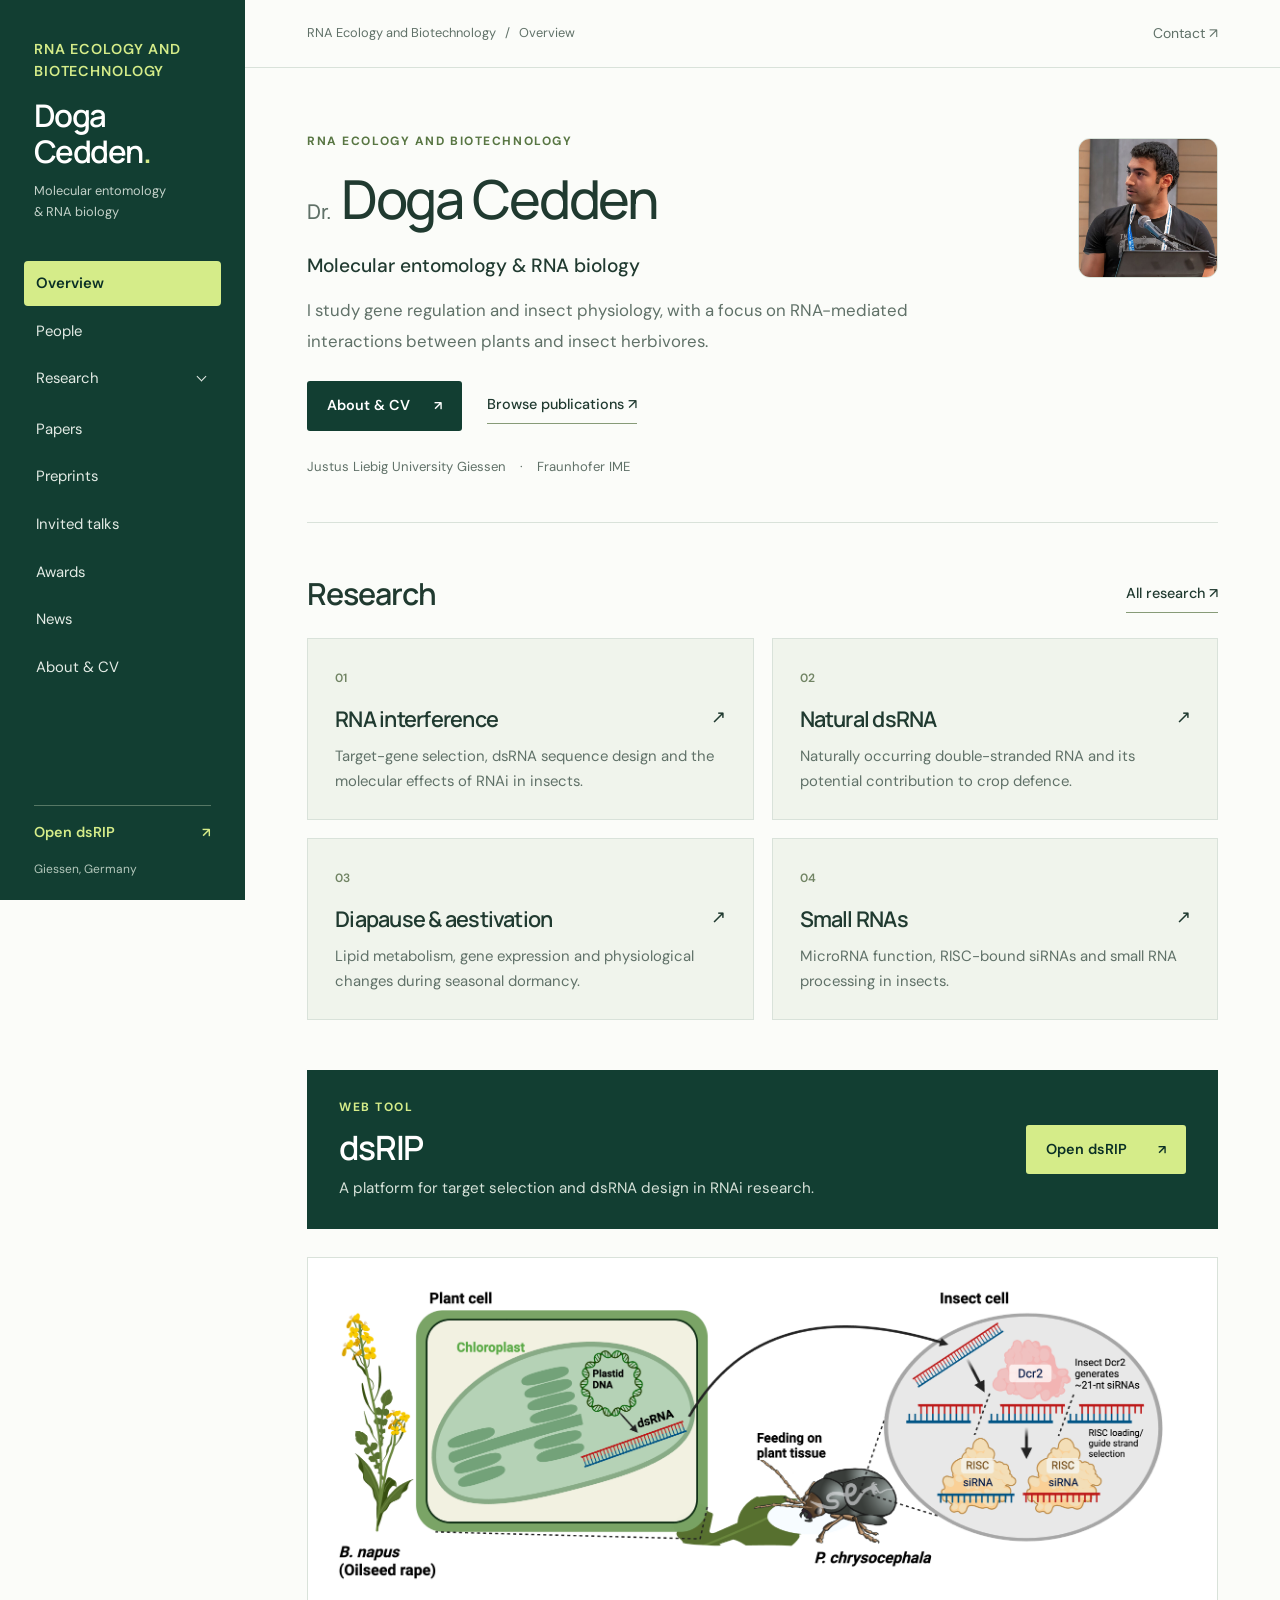
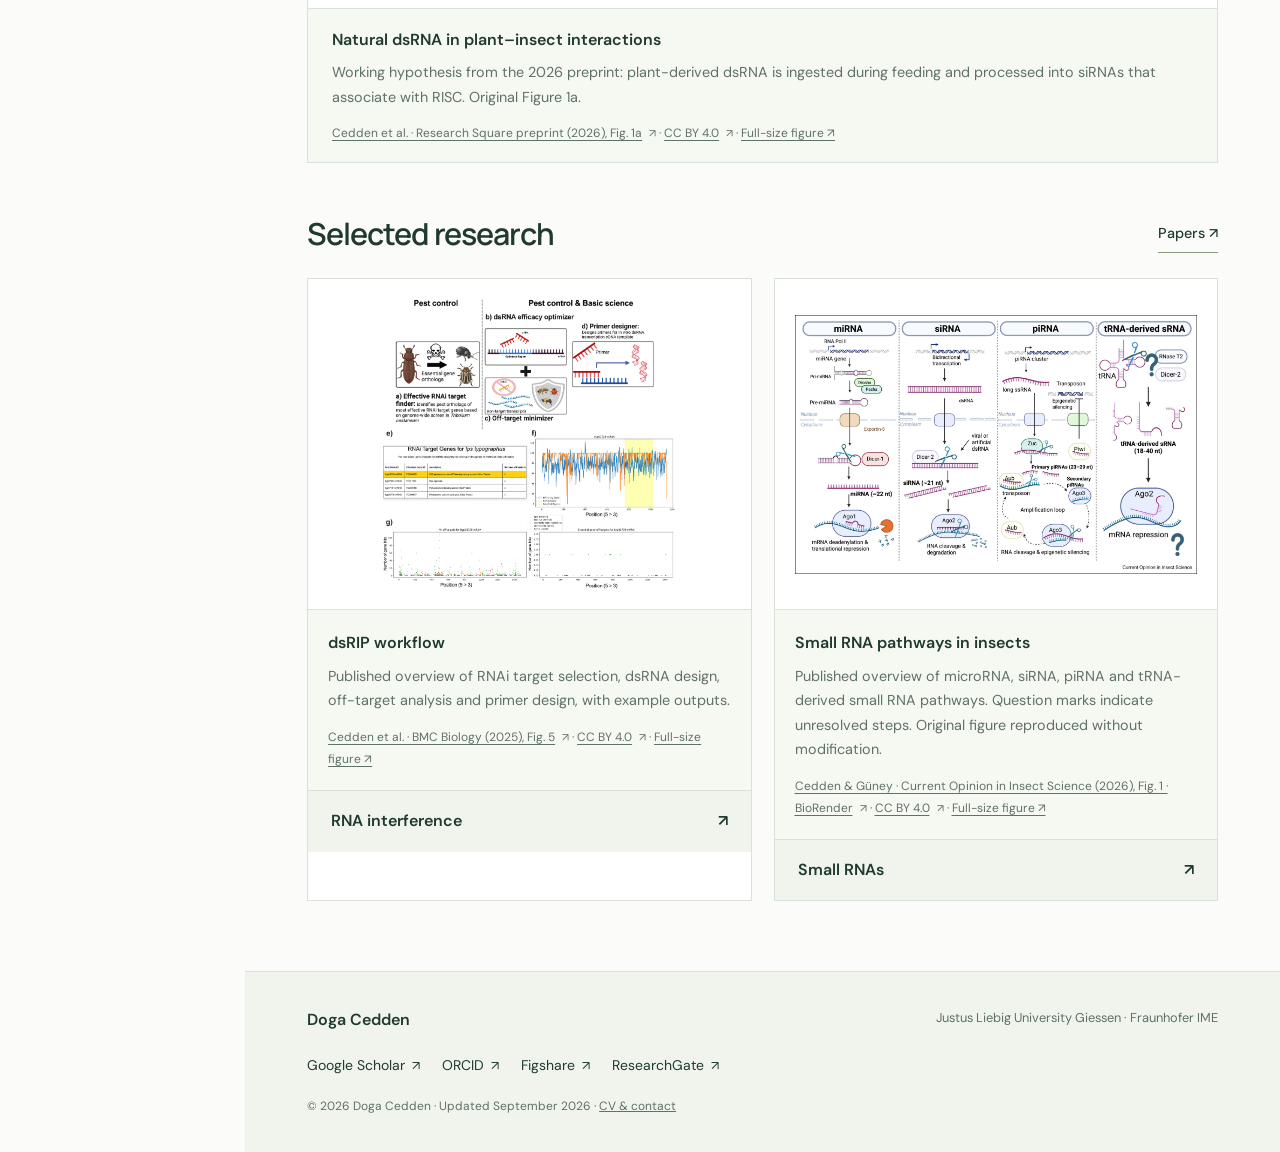
==== commit e5657803: "Place research areas and dsRIP after the homepage introduction" ====
--- a/index.html
+++ b/index.html
@@ -1,5 +1,5 @@
-<!doctype html><html lang="en"><head><meta charset="utf-8"><meta name="viewport" content="width=device-width, initial-scale=1"><title>Overview | Doga Cedden · RNA Ecology and Biotechnology</title><meta name="description" content="Overview. RNA Ecology and Biotechnology: research, publications and academic activities of Doga Cedden."><meta name="theme-color" content="#123e32"><link rel="icon" type="image/svg+xml" href="data:image/svg+xml,%3Csvg xmlns='http://www.w3.org/2000/svg' viewBox='0 0 32 32'%3E%3Crect width='32' height='32' rx='8' fill='%23123e32'/%3E%3Ctext x='16' y='24' font-family='Georgia' font-size='25' text-anchor='middle' fill='%23d5ec89'%3ER%3C/text%3E%3C/svg%3E"><link rel="stylesheet" href="style.css"><script src="site.js" defer></script></head><body>
+<!doctype html><html lang="en"><head><meta charset="utf-8"><meta name="viewport" content="width=device-width, initial-scale=1"><title>Overview | Doga Cedden · RNA Ecology and Biotechnology</title><meta name="description" content="Overview. RNA Ecology and Biotechnology: research, publications and academic activities of Doga Cedden."><meta name="theme-color" content="#123e32"><link rel="icon" type="image/svg+xml" href="data:image/svg+xml,%3Csvg xmlns='http://www.w3.org/2000/svg' viewBox='0 0 32 32'%3E%3Crect width='32' height='32' rx='8' fill='%23123e32'/%3E%3Ctext x='16' y='24' font-family='Georgia' font-size='25' text-anchor='middle' fill='%23d5ec89'%3ER%3C/text%3E%3C/svg%3E"><link rel="stylesheet" href="style.css?v=20260923-rna-ecology"><script src="site.js" defer></script></head><body>
 <a class="skip" href="#main">Skip to content</a><aside class="sidebar"><a class="identity" href="index.html"><span class="lab-name">RNA ECOLOGY AND BIOTECHNOLOGY</span><span class="name">Doga<br>Cedden<span class="name-dot">.</span></span><span class="identity-caption">Molecular entomology<br>& RNA biology</span></a><nav aria-label="Main navigation"><a href="index.html" aria-current="page">Overview</a><a href="people.html">People</a><details class="research-menu" ><summary>Research<span class="chevron" aria-hidden="true"></span></summary><div class="subnav"><a href="research.html">Research overview</a><a href="rnai.html">RNA interference</a><a href="natural-dsrna.html">Natural dsRNA</a><a href="diapause.html">Diapause & aestivation</a><a href="small-rnas.html">Small RNAs</a></div></details><a href="papers.html">Papers</a><a href="preprints.html">Preprints</a><a href="talks.html">Invited talks</a><a href="awards.html">Awards</a><a href="news.html">News</a><a href="cv.html">About & CV</a></nav><div class="sidebar-bottom"><a class="dsrip-link" href="https://dsrip.uni-goettingen.de/" target="_blank" rel="noopener">Open dsRIP<span class="external" aria-hidden="true">↗</span></a><span>Giessen, Germany</span></div></aside>
 <div class="mobile-bar"><a href="index.html"><strong>Doga Cedden</strong><span>RNA Ecology and Biotechnology</span></a><button type="button" class="menu-button" id="menu-button" aria-controls="mobile-menu" aria-expanded="false"><span>Menu</span><svg width="20" height="20" viewBox="0 0 20 20" aria-hidden="true"><path d="M2 5h16M2 10h16M2 15h16" fill="none" stroke="currentColor" stroke-width="1.5"/></svg></button></div>
 <dialog id="mobile-menu" aria-labelledby="menu-title"><div class="dialog-header"><strong id="menu-title">Doga Cedden · RNA Ecology and Biotechnology</strong><button id="menu-close" aria-label="Close navigation">×</button></div><nav aria-label="Main navigation"><a href="index.html" aria-current="page">Overview</a><a href="people.html">People</a><details class="research-menu" ><summary>Research<span class="chevron" aria-hidden="true"></span></summary><div class="subnav"><a href="research.html">Research overview</a><a href="rnai.html">RNA interference</a><a href="natural-dsrna.html">Natural dsRNA</a><a href="diapause.html">Diapause & aestivation</a><a href="small-rnas.html">Small RNAs</a></div></details><a href="papers.html">Papers</a><a href="preprints.html">Preprints</a><a href="talks.html">Invited talks</a><a href="awards.html">Awards</a><a href="news.html">News</a><a href="cv.html">About & CV</a></nav><a class="dsrip-link" href="https://dsrip.uni-goettingen.de/" target="_blank" rel="noopener">Open dsRIP<span class="external" aria-hidden="true">↗</span></a></dialog>
-<div class="page"><header class="page-top"><span><a href="index.html">RNA Ecology and Biotechnology</a><span aria-hidden="true"> / </span>Overview</span><a href="mailto:doga.cedden@uni-giessen.de">Contact <span aria-hidden="true">↗</span></a></header><main id="main"><section class="home-intro" id="about"><div class="home-intro-copy"><p class="eyebrow">RNA ECOLOGY AND BIOTECHNOLOGY</p><h1><span>Dr.</span> Doga Cedden</h1><p class="home-discipline">Molecular entomology & RNA biology</p><p class="home-description">I study gene regulation and insect physiology, with a focus on RNA-mediated interactions between plants and insect herbivores.</p><div class="home-actions"><a class="button" href="cv.html">About & CV <span aria-hidden="true">↗</span></a><a class="text-link" href="papers.html">Browse publications ↗</a></div><p class="affiliations">Justus Liebig University Giessen <span>·</span> Fraunhofer IME</p></div><a class="home-portrait" href="people.html" aria-label="Meet Doga Cedden"><img src="assets/Doga-Cedden.jpg" alt="Doga Cedden speaking at a scientific meeting" width="512" height="512"></a></section><section class="home-study" aria-label="Featured research"><figure class="research-figure "><a class="figure-link" href="assets/natural-dsrna-figure-1a-original.png" target="_blank" aria-label="View Natural dsRNA in plant–insect interactions at full size"><img src="assets/natural-dsrna-figure-1a-original.png" alt="Working hypothesis: oilseed rape chloroplast dsRNA is ingested by a cabbage stem flea beetle, then processed by Dicer-2 into siRNAs that load into RISC." width="3544" height="1246" loading="lazy"></a><figcaption><span class="figure-label">Natural dsRNA in plant–insect interactions</span><p>Working hypothesis from the 2026 preprint: plant-derived dsRNA is ingested during feeding and processed into siRNAs that associate with RISC. Original Figure 1a.</p><div class="figure-credit"><a class="" href="https://doi.org/10.21203/rs.3.rs-8904826/v1" target="_blank" rel="noopener">Cedden et al. · Research Square preprint (2026), Fig. 1a<span class="external" aria-hidden="true">↗</span></a> · <a class="" href="https://creativecommons.org/licenses/by/4.0/" target="_blank" rel="noopener">CC BY 4.0<span class="external" aria-hidden="true">↗</span></a> · <a href="assets/natural-dsrna-figure-1a-original.png" target="_blank">Full-size figure ↗</a></div></figcaption></figure></section><section class="page-section"><div class="section-heading"><h2>Research</h2><a class="text-link" href="research.html">All research ↗</a></div><div class="topic-grid"><a class="topic-card" href="rnai.html"><span class="topic-number">01</span><h3>RNA interference<span aria-hidden="true">↗</span></h3><p>Target-gene selection, dsRNA sequence design and the molecular effects of RNAi in insects.</p></a><a class="topic-card" href="natural-dsrna.html"><span class="topic-number">02</span><h3>Natural dsRNA<span aria-hidden="true">↗</span></h3><p>Naturally occurring double-stranded RNA and its potential contribution to crop defence.</p></a><a class="topic-card" href="diapause.html"><span class="topic-number">03</span><h3>Diapause & aestivation<span aria-hidden="true">↗</span></h3><p>Lipid metabolism, gene expression and physiological changes during seasonal dormancy.</p></a><a class="topic-card" href="small-rnas.html"><span class="topic-number">04</span><h3>Small RNAs<span aria-hidden="true">↗</span></h3><p>MicroRNA function, RISC-bound siRNAs and small RNA processing in insects.</p></a></div></section><section class="page-section"><div class="section-heading"><h2>Selected research</h2><a class="text-link" href="papers.html">Papers ↗</a></div><div class="study-grid"><article class="study-card"><figure class="research-figure compact-figure"><a class="figure-link" href="assets/dsrip-figure-5-original.png" target="_blank" aria-label="View dsRIP workflow at full size"><img src="assets/dsrip-figure-5-original.png" alt="Overview of dsRIP: find RNAi target genes, optimize dsRNA efficacy, assess off-target matches and design primers, with example outputs." width="1946" height="1932" ></a><figcaption><span class="figure-label">dsRIP workflow</span><p>Published overview of RNAi target selection, dsRNA design, off-target analysis and primer design, with example outputs.</p><div class="figure-credit"><a class="" href="https://link.springer.com/article/10.1186/s12915-025-02219-6/figures/5" target="_blank" rel="noopener">Cedden et al. · BMC Biology (2025), Fig. 5<span class="external" aria-hidden="true">↗</span></a> · <a class="" href="https://creativecommons.org/licenses/by/4.0/" target="_blank" rel="noopener">CC BY 4.0<span class="external" aria-hidden="true">↗</span></a> · <a href="assets/dsrip-figure-5-original.png" target="_blank">Full-size figure ↗</a></div></figcaption></figure><a class="study-topic" href="rnai.html">RNA interference <span aria-hidden="true">↗</span></a></article><article class="study-card"><figure class="research-figure compact-figure"><a class="figure-link" href="assets/small-rnas-gr1.jpg" target="_blank" aria-label="View Small RNA pathways in insects at full size"><img src="assets/small-rnas-gr1.jpg" alt="Published overview of the biogenesis and functions of microRNAs, siRNAs, piRNAs and tRNA-derived small RNAs, including processing enzymes, Argonaute proteins and unresolved steps marked with question marks." width="2983" height="1915" ></a><figcaption><span class="figure-label">Small RNA pathways in insects</span><p>Published overview of microRNA, siRNA, piRNA and tRNA-derived small RNA pathways. Question marks indicate unresolved steps. Original figure reproduced without modification.</p><div class="figure-credit"><a class="" href="https://www.sciencedirect.com/science/article/pii/S2214574525001282" target="_blank" rel="noopener">Cedden &amp; Güney · Current Opinion in Insect Science (2026), Fig. 1 · BioRender<span class="external" aria-hidden="true">↗</span></a> · <a class="" href="https://creativecommons.org/licenses/by/4.0/" target="_blank" rel="noopener">CC BY 4.0<span class="external" aria-hidden="true">↗</span></a> · <a href="assets/small-rnas-gr1.jpg" target="_blank">Full-size figure ↗</a></div></figcaption></figure><a class="study-topic" href="small-rnas.html">Small RNAs <span aria-hidden="true">↗</span></a></article></div></section><section class="dsrip-banner"><div><p class="eyebrow">WEB TOOL</p><h2>dsRIP</h2><p>A platform for target selection and dsRNA design in RNAi research.</p></div><a class="button light" href="https://dsrip.uni-goettingen.de/" target="_blank" rel="noopener">Open dsRIP<span class="external" aria-hidden="true">↗</span></a></section></main><footer><div><strong>Doga Cedden</strong><span>Justus Liebig University Giessen · Fraunhofer IME</span></div><div class="footer-links"><a class="" href="https://scholar.google.com/citations?user=NAaSsc8AAAAJ" target="_blank" rel="noopener">Google Scholar<span class="external" aria-hidden="true">↗</span></a><a class="" href="https://orcid.org/0000-0001-9031-3710" target="_blank" rel="noopener">ORCID<span class="external" aria-hidden="true">↗</span></a><a class="" href="https://figshare.com/authors/Doga_CEDDEN/12675286" target="_blank" rel="noopener">Figshare<span class="external" aria-hidden="true">↗</span></a><a class="" href="https://www.researchgate.net/profile/Doga-Cedden" target="_blank" rel="noopener">ResearchGate<span class="external" aria-hidden="true">↗</span></a></div><p class="footer-note">© 2026 Doga Cedden · Updated September 2026 · <a href="cv.html">CV & contact</a></p></footer></div></body></html>+<div class="page"><header class="page-top"><span><a href="index.html">RNA Ecology and Biotechnology</a><span aria-hidden="true"> / </span>Overview</span><a href="mailto:doga.cedden@uni-giessen.de">Contact <span aria-hidden="true">↗</span></a></header><main id="main"><section class="home-intro" id="about"><div class="home-intro-copy"><p class="eyebrow">RNA ECOLOGY AND BIOTECHNOLOGY</p><h1><span>Dr.</span> Doga Cedden</h1><p class="home-discipline">Molecular entomology & RNA biology</p><p class="home-description">I study gene regulation and insect physiology, with a focus on RNA-mediated interactions between plants and insect herbivores.</p><div class="home-actions"><a class="button" href="cv.html">About & CV <span aria-hidden="true">↗</span></a><a class="text-link" href="papers.html">Browse publications ↗</a></div><p class="affiliations">Justus Liebig University Giessen <span>·</span> Fraunhofer IME</p></div><a class="home-portrait" href="people.html" aria-label="Meet Doga Cedden"><img src="assets/Doga-Cedden.jpg" alt="Doga Cedden speaking at a scientific meeting" width="512" height="512"></a></section><section class="page-section"><div class="section-heading"><h2>Research</h2><a class="text-link" href="research.html">All research ↗</a></div><div class="topic-grid"><a class="topic-card" href="rnai.html"><span class="topic-number">01</span><h3>RNA interference<span aria-hidden="true">↗</span></h3><p>Target-gene selection, dsRNA sequence design and the molecular effects of RNAi in insects.</p></a><a class="topic-card" href="natural-dsrna.html"><span class="topic-number">02</span><h3>Natural dsRNA<span aria-hidden="true">↗</span></h3><p>Naturally occurring double-stranded RNA and its potential contribution to crop defence.</p></a><a class="topic-card" href="diapause.html"><span class="topic-number">03</span><h3>Diapause & aestivation<span aria-hidden="true">↗</span></h3><p>Lipid metabolism, gene expression and physiological changes during seasonal dormancy.</p></a><a class="topic-card" href="small-rnas.html"><span class="topic-number">04</span><h3>Small RNAs<span aria-hidden="true">↗</span></h3><p>MicroRNA function, RISC-bound siRNAs and small RNA processing in insects.</p></a></div></section><section class="dsrip-banner"><div><p class="eyebrow">WEB TOOL</p><h2>dsRIP</h2><p>A platform for target selection and dsRNA design in RNAi research.</p></div><a class="button light" href="https://dsrip.uni-goettingen.de/" target="_blank" rel="noopener">Open dsRIP<span class="external" aria-hidden="true">↗</span></a></section><section class="home-study" aria-label="Featured research"><figure class="research-figure "><a class="figure-link" href="assets/natural-dsrna-figure-1a-original.png" target="_blank" aria-label="View Natural dsRNA in plant–insect interactions at full size"><img src="assets/natural-dsrna-figure-1a-original.png" alt="Working hypothesis: oilseed rape chloroplast dsRNA is ingested by a cabbage stem flea beetle, then processed by Dicer-2 into siRNAs that load into RISC." width="3544" height="1246" loading="lazy"></a><figcaption><span class="figure-label">Natural dsRNA in plant–insect interactions</span><p>Working hypothesis from the 2026 preprint: plant-derived dsRNA is ingested during feeding and processed into siRNAs that associate with RISC. Original Figure 1a.</p><div class="figure-credit"><a class="" href="https://doi.org/10.21203/rs.3.rs-8904826/v1" target="_blank" rel="noopener">Cedden et al. · Research Square preprint (2026), Fig. 1a<span class="external" aria-hidden="true">↗</span></a> · <a class="" href="https://creativecommons.org/licenses/by/4.0/" target="_blank" rel="noopener">CC BY 4.0<span class="external" aria-hidden="true">↗</span></a> · <a href="assets/natural-dsrna-figure-1a-original.png" target="_blank">Full-size figure ↗</a></div></figcaption></figure></section><section class="page-section"><div class="section-heading"><h2>Selected research</h2><a class="text-link" href="papers.html">Papers ↗</a></div><div class="study-grid"><article class="study-card"><figure class="research-figure compact-figure"><a class="figure-link" href="assets/dsrip-figure-5-original.png" target="_blank" aria-label="View dsRIP workflow at full size"><img src="assets/dsrip-figure-5-original.png" alt="Overview of dsRIP: find RNAi target genes, optimize dsRNA efficacy, assess off-target matches and design primers, with example outputs." width="1946" height="1932" ></a><figcaption><span class="figure-label">dsRIP workflow</span><p>Published overview of RNAi target selection, dsRNA design, off-target analysis and primer design, with example outputs.</p><div class="figure-credit"><a class="" href="https://link.springer.com/article/10.1186/s12915-025-02219-6/figures/5" target="_blank" rel="noopener">Cedden et al. · BMC Biology (2025), Fig. 5<span class="external" aria-hidden="true">↗</span></a> · <a class="" href="https://creativecommons.org/licenses/by/4.0/" target="_blank" rel="noopener">CC BY 4.0<span class="external" aria-hidden="true">↗</span></a> · <a href="assets/dsrip-figure-5-original.png" target="_blank">Full-size figure ↗</a></div></figcaption></figure><a class="study-topic" href="rnai.html">RNA interference <span aria-hidden="true">↗</span></a></article><article class="study-card"><figure class="research-figure compact-figure"><a class="figure-link" href="assets/small-rnas-gr1.jpg" target="_blank" aria-label="View Small RNA pathways in insects at full size"><img src="assets/small-rnas-gr1.jpg" alt="Published overview of the biogenesis and functions of microRNAs, siRNAs, piRNAs and tRNA-derived small RNAs, including processing enzymes, Argonaute proteins and unresolved steps marked with question marks." width="2983" height="1915" ></a><figcaption><span class="figure-label">Small RNA pathways in insects</span><p>Published overview of microRNA, siRNA, piRNA and tRNA-derived small RNA pathways. Question marks indicate unresolved steps. Original figure reproduced without modification.</p><div class="figure-credit"><a class="" href="https://www.sciencedirect.com/science/article/pii/S2214574525001282" target="_blank" rel="noopener">Cedden &amp; Güney · Current Opinion in Insect Science (2026), Fig. 1 · BioRender<span class="external" aria-hidden="true">↗</span></a> · <a class="" href="https://creativecommons.org/licenses/by/4.0/" target="_blank" rel="noopener">CC BY 4.0<span class="external" aria-hidden="true">↗</span></a> · <a href="assets/small-rnas-gr1.jpg" target="_blank">Full-size figure ↗</a></div></figcaption></figure><a class="study-topic" href="small-rnas.html">Small RNAs <span aria-hidden="true">↗</span></a></article></div></section></main><footer><div><strong>Doga Cedden</strong><span>Justus Liebig University Giessen · Fraunhofer IME</span></div><div class="footer-links"><a class="" href="https://scholar.google.com/citations?user=NAaSsc8AAAAJ" target="_blank" rel="noopener">Google Scholar<span class="external" aria-hidden="true">↗</span></a><a class="" href="https://orcid.org/0000-0001-9031-3710" target="_blank" rel="noopener">ORCID<span class="external" aria-hidden="true">↗</span></a><a class="" href="https://figshare.com/authors/Doga_CEDDEN/12675286" target="_blank" rel="noopener">Figshare<span class="external" aria-hidden="true">↗</span></a><a class="" href="https://www.researchgate.net/profile/Doga-Cedden" target="_blank" rel="noopener">ResearchGate<span class="external" aria-hidden="true">↗</span></a></div><p class="footer-note">© 2026 Doga Cedden · Updated September 2026 · <a href="cv.html">CV & contact</a></p></footer></div></body></html>
